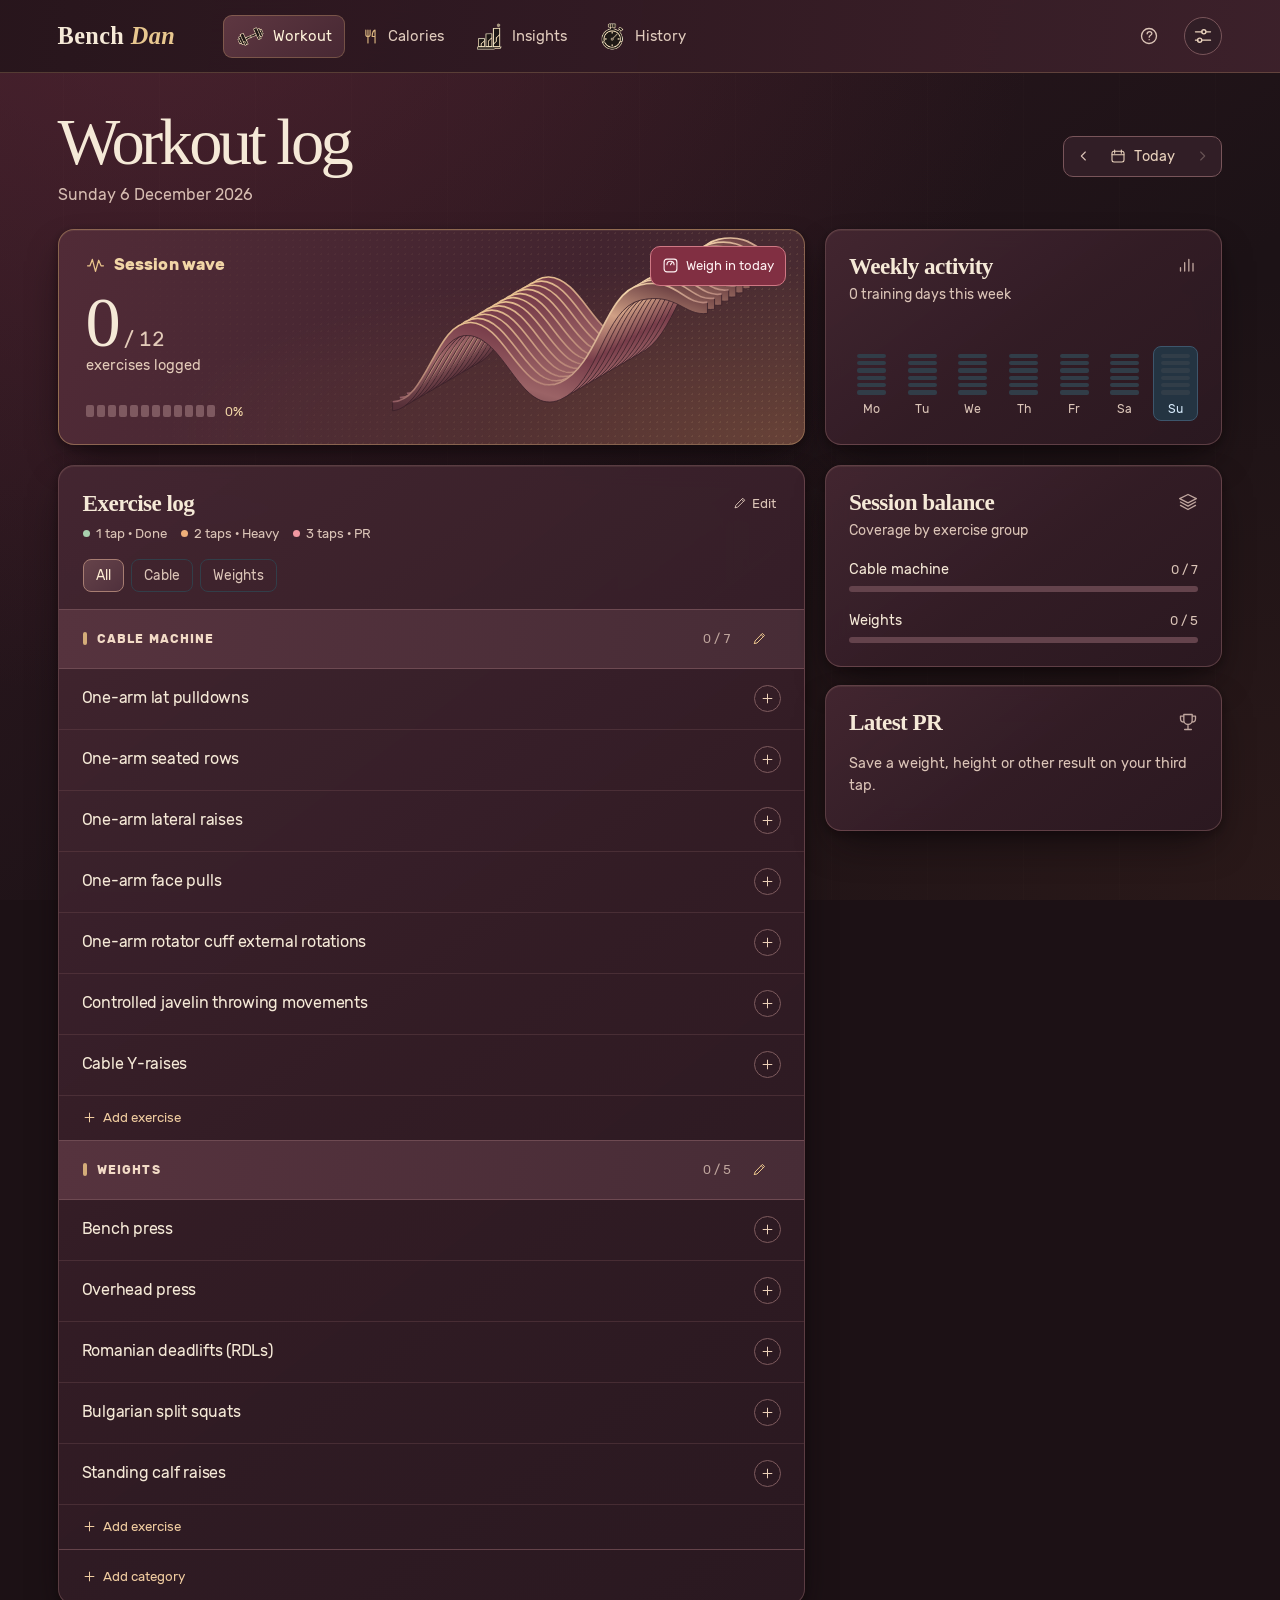
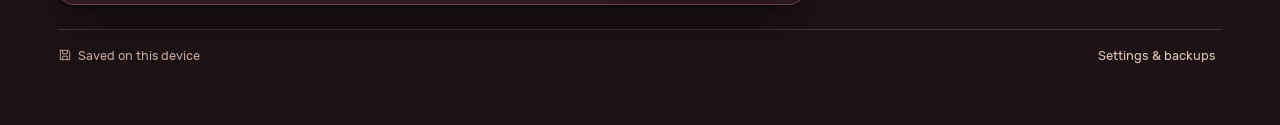
==== dan.html @ b5761350 "Give Bench Dan a burgundy theme" ====
<!doctype html>
<html lang="en-GB" data-journal="dan">
<head>
<meta charset="utf-8"><meta name="viewport" content="width=device-width,initial-scale=1,viewport-fit=cover">
<meta name="bench-marx-release" content="4.3"><meta name="description" content="Strength training, daily weigh-ins and calorie logging."><meta name="application-name" content="Bench Dan"><meta name="theme-color" content="#2b171f"><meta name="color-scheme" content="dark">
<title>Bench Dan · Workout log</title>
<link rel="icon" href="./dan-icon-192.png?v=4.3">
<link rel="apple-touch-icon" href="./dan-icon-192.png?v=4.3">
<link rel="manifest" href="./dan.webmanifest?v=4.3">
<link rel="stylesheet" href="./style.css?v=4.3"></head>
<body><a class="skip-link" href="#main">Skip to log</a><header><div class="bar"><button class="brand" data-view="workout" aria-label="Bench Dan workout log"><span>Bench <em>Dan</em></span></button>
<nav aria-label="Main navigation"><button data-view="workout" class="nav-item"><span class="nav-emblem emblem-workout" aria-hidden="true"></span>Workout</button><button data-view="calories" class="nav-item"><i data-icon="food"></i>Calories</button><button data-view="insights" class="nav-item"><span class="nav-emblem emblem-insights" aria-hidden="true"></span>Insights</button><button data-view="history" class="nav-item"><span class="nav-emblem emblem-history" aria-hidden="true"></span>History</button></nav><div class="account"><button class="round help" data-action="help" aria-label="How to use Bench Dan"><i data-icon="help"></i></button><button class="avatar" data-action="data" aria-label="Preferences and backups"><i data-icon="settings"></i></button></div></div></header>
<main id="main" tabindex="-1"></main><div id="toast" role="status" aria-live="polite"></div><dialog id="modal" aria-labelledby="dialog-title"><div id="dialog-body"></div></dialog>

<script src="./model.js?v=4.3"></script>
<script src="./art.js?v=4.3"></script>
<script src="./ui.js?v=4.3"></script>
<script src="./gymnastics.js?v=4.3"></script>
<script src="./analysis.js?v=4.3"></script>
<script src="./motion.js?v=4.3"></script>
<script src="./journal.js?v=4.3"></script>
<script src="./daily.js?v=4.3"></script>
<script src="./cloud.js?v=4.3"></script>
<script src="./food-scan.js?v=4.3"></script>
<script src="./actions.js?v=4.3"></script>
<script src="./swipe.js?v=4.3"></script>
<script>
  if ("serviceWorker" in navigator && location.protocol === "https:") {
    window.addEventListener("load", () => {
      navigator.serviceWorker.register("./sw.js",{updateViaCache:"none"}).catch(() => {});
    });
  }
</script></body></html>
---- style.css ----
:root {
  color-scheme:dark;
  --bg:#0e1215;
  --panel:#171d22;
  --panel2:#1c232a;
  --line:#2d3943;
  --soft:#222b33;
  --white:#f3f6f9;
  --muted:#a9b8c5;
  --dim:#8a9eaf;
  --purple:#a6d1f6;
  --green:#70d9aa;
  --orange:#ffa658;
  --red:#ff818f;
  --ink:#14191d;
  font-family:"Inter","SF Pro Display",-apple-system,BlinkMacSystemFont,"Segoe UI",Arial,sans-serif;
}
* {
  box-sizing:border-box;
}
body {
  margin:0;
  background:var(--bg);
  color:var(--white);
  font-size:16px;
  -webkit-font-smoothing:antialiased;
}
button,input,select,textarea {
  font:inherit;
}
button {
  cursor:pointer;
  color:inherit;
  background:none;
  border:0;
  touch-action:manipulation;
}
button:disabled {
  cursor:default;
}
a {
  color:var(--purple);
}
button:focus-visible,a:focus-visible,input:focus-visible,select:focus-visible,textarea:focus-visible {
  outline:2px solid var(--purple);
  outline-offset:3px;
}
button:disabled {
  opacity:.32;
}
svg {
  display:block;
}
.icon {
  width:20px;
  height:20px;
  flex-shrink:0;
  display:inline-block;
  vertical-align:middle;
}
i[data-icon] {
  display:inline-flex;
}
h1,h2,h3,p {
  margin:0;
}
h1,h2,h3 {
  font-weight:650;
}
h1 {
  font-size:clamp(2.4rem,4.4vw,3.7rem);
  line-height:1.02;
  letter-spacing:-.065em;
}
h2 {
  font-size:1.3rem;
  line-height:1.2;
  letter-spacing:-.035em;
}
h3 {
  font-size:1.02rem;
  letter-spacing:-.02em;
}
.muted {
  color:var(--muted);
}
.mono,.stat,.pct,.status,.tile-num,.count,.day-num {
  font-variant-numeric:tabular-nums;
}
.bar,main {
  width:min(1230px,calc(100% - clamp(40px,9vw,144px)));
  margin:auto;
}
header {
  background:#11161a;
  border-bottom:1px solid #242d34;
}
.bar {
  height:72px;
  display:flex;
  align-items:center;
  gap:48px;
}
.brand {
  display:flex;
  align-items:center;
  gap:9px;
  font-size:1.55rem;
  font-weight:750;
  letter-spacing:-.068em;
  padding:0;
}
.brand svg {
  width:33px;
  height:31px;
  color:var(--purple);
}
nav {
  display:flex;
  align-items:center;
  gap:5px;
}
.nav-item {
  display:flex;
  align-items:center;
  gap:8px;
  border-radius:9px;
  padding:10px 15px;
  font-weight:550;
  font-size:.925rem;
  color:var(--muted);
}
.nav-item .icon {
  width:17px;
  height:17px;
}
.nav-item[aria-current=page] {
  color:#d8ebfb;
  background:#222f3b;
}
.nav-item:hover,.round:hover,.ghost:hover,.date-button:hover {
  background:#232c33;
}
.account {
  margin-left:auto;
  display:flex;
  align-items:center;
  gap:16px;
}
.round,.avatar,.chev {
  width:38px;
  height:38px;
  display:grid;
  place-items:center;
  border-radius:50%;
}
.help {
  color:var(--muted);
}
.avatar {
  color:#d8ebfb;
  background:#253a4c;
  border:1px solid #3e5e7a;
  font-size:1rem;
  font-weight:650;
}
main {
  padding:36px 0 60px;
}
.page-title {
  display:flex;
  align-items:center;
  justify-content:space-between;
  gap:16px;
  margin-bottom:25px;
}
.page-title p {
  margin-top:9px;
  color:var(--muted);
  font-size:1rem;
}
.date-controls {
  display:flex;
  align-items:center;
  gap:2px;
  border:1px solid var(--line);
  padding:3px;
  border-radius:10px;
  background:#171d22;
}
.date-button {
  display:flex;
  align-items:center;
  gap:8px;
  font-size:.9rem;
  padding:8px;
  border-radius:6px;
}
.date-button .icon,.chev .icon {
  width:16px;
  height:16px;
}
.chev {
  width:33px;
  height:33px;
  border-radius:6px;
  color:var(--muted);
}
.chev:hover:enabled {
  background:var(--soft);
}
.work-grid {
  display:grid;
  grid-template-columns:minmax(0,1.88fr) minmax(285px,1fr);
  gap:20px;
  align-items:start;
}
.card {
  border:1px solid var(--line);
  border-radius:16px;
  background:var(--panel);
  min-width:0;
}
.hero {
  isolation:isolate;
  position:relative;
  overflow:hidden;
  min-height:216px;
  padding:25px 27px;
  display:flex;
  flex-direction:column;
  align-items:flex-start;
  background:radial-gradient(ellipse at 91% 20%,#204260 0%,#1c3042 38%,#19252f 75%);
  border-color:#31475a;
}
.hero:before {
  content:"";
  position:absolute;
  inset:0;
  z-index:-1;
  opacity:.19;
  background-image:radial-gradient(#81a5c4 .7px,transparent .8px);
  background-size:7px 7px;
  mask-image:linear-gradient(90deg,transparent,#000);
}
.hero-label {
  display:flex;
  gap:9px;
  align-items:center;
  font-size:1rem;
  font-weight:600;
  color:#d7eafb;
}
.hero-label .icon {
  color:var(--purple);
  width:19px;
}
.wave {
  position:absolute;
  right:-5%;
  top:-2%;
  width:67%;
  height:103%;
  z-index:-1;
  pointer-events:none;
  overflow:visible;
}
.hero .stat {
  font-size:clamp(3.6rem,5vw,4.45rem);
  font-weight:650;
  letter-spacing:-.075em;
  line-height:1.04;
  margin:16px 0 0;
}
.hero .stat small {
  font-weight:450;
  font-size:.43em;
  color:#a1bacf;
  letter-spacing:-.06em;
  margin-left:5px;
}
.hero .descriptor {
  color:#c0d1df;
  font-size:.91rem;
  margin-top:2px;
}
.meterline {
  display:flex;
  align-items:center;
  gap:10px;
  margin-top:auto;
  padding-top:17px;
}
.segs {
  display:flex;
  gap:3px;
  align-items:center;
}
.segs b {
  width:8px;
  height:12px;
  border-radius:2px;
  background:#3d5264;
  transition:background .25s,transform .25s;
}
.segs b.on {
  background:var(--purple);
  animation:seg .34s ease-out;
}
.pct {
  color:#bfd8ed;
  font-size:.8rem;
}
.weekly,.balance,.latest,.focuscard,.chartcard,.pr-card,.calendar-card {
  padding:23px;
}
.card-head {
  display:flex;
  align-items:center;
  justify-content:space-between;
  gap:10px;
}
.card-head>.icon,.head-icon {
  color:var(--dim);
}
.weekly {
  min-height:216px;
  display:flex;
  flex-direction:column;
}
.weekly h2,.balance h2,.latest h2 {
  font-size:1.2rem;
}
.subline {
  color:var(--muted);
  font-size:.875rem;
  line-height:1.5;
  margin-top:5px;
}
.weekdays {
  display:grid;
  grid-template-columns:repeat(7,1fr);
  gap:5px;
  margin-top:auto;
  padding-top:14px;
}
.weekcol {
  border:1px solid transparent;
  border-radius:8px;
  min-width:0;
  padding:7px 0 4px;
  text-align:center;
  display:grid;
  justify-items:center;
  gap:6px;
}
.weekcol[aria-current=date] {
  background:#243442;
  border-color:#3d566c;
}
.weekcol:enabled:hover {
  background:#242d35;
}
.weekcol:disabled {
  opacity:.46;
}
.stack {
  height:41px;
  display:flex;
  flex-direction:column-reverse;
  gap:3px;
  width:clamp(15px,80%,29px);
}
.stack b {
  flex:1;
  border-radius:2px;
  background:#313d48;
}
.stack b.on {
  background:var(--purple);
}
.weekcol span {
  font-size:.77rem;
  color:var(--muted);
}
.weekcol[aria-current=date] span {
  color:#d6eafb;
}
.sheet {
  overflow:hidden;
}
.sheet-top {
  padding:24px 24px 17px;
}
.sheet-title {
  display:flex;
  align-items:center;
  gap:9px;
  justify-content:space-between;
}
.count {
  font-size:.8rem;
  color:var(--dim);
  font-weight:500;
}
.legend {
  display:flex;
  flex-wrap:wrap;
  align-items:center;
  gap:7px 14px;
  margin-top:10px;
  font-size:.83rem;
  color:var(--muted);
}
.legend span {
  display:inline-flex;
  align-items:center;
  gap:6px;
}
.dot {
  width:7px;
  height:7px;
  border-radius:50%;
  display:inline-block;
  background:var(--accent);
}
.done {
  --accent:var(--green);
}
.heavy {
  --accent:var(--orange);
}
.pr {
  --accent:var(--red);
}
.neutral {
  --accent:var(--dim);
}
.filters {
  display:flex;
  gap:7px;
  flex-wrap:wrap;
  margin-top:18px;
}
.chip,.pill {
  display:inline-flex;
  align-items:center;
  justify-content:center;
  gap:6px;
  border:1px solid #323e49;
  color:var(--muted);
  border-radius:8px;
  padding:7px 12px;
  font-size:.86rem;
  line-height:1.2;
}
.chip[aria-pressed=true] {
  background:#2d3a46;
  border-color:#42637f;
  color:#d1e7fa;
}
.chip:hover,.ghost:hover {
  background:var(--soft);
}
.group-label {
  padding:11px 24px;
  display:flex;
  gap:9px;
  align-items:center;
  border-top:1px solid #2c3740;
  border-bottom:1px solid #2c3740;
  background:#1c2329;
  color:#bec9d2;
}
.group-label h3 {
  font-size:.76rem;
  letter-spacing:.095em;
  text-transform:uppercase;
}
.group-label .icon {
  width:16px;
  height:16px;
  color:var(--purple);
}
.group-label .count {
  margin-left:auto;
}
.exercise {
  position:relative;
  display:flex;
  align-items:stretch;
  border-bottom:1px solid #252f37;
}
.exercise:last-child {
  border-bottom:0;
}
.exercise>button.log {
  display:flex;
  align-items:center;
  gap:14px;
  width:100%;
  text-align:left;
  min-height:62px;
  padding:9px 23px;
  transition:background .15s;
}
.exc-text {
  min-width:0;
  line-height:1.3;
  flex:1;
}
.exname {
  font-size:.99rem;
  font-weight:525;
  letter-spacing:-.012em;
}
.detail {
  font-size:.81rem;
  color:var(--muted);
  display:block;
  margin-top:3px;
  overflow-wrap:anywhere;
}
.plus {
  border:1px solid #3b4956;
  color:#a2b2c0;
  border-radius:50%;
  height:27px;
  width:27px;
  flex:none;
  display:grid;
  place-items:center;
}
.plus .icon {
  width:15px;
  height:15px;
}
.status {
  font-size:.78rem;
  color:var(--accent);
  display:inline-flex;
  align-items:center;
  gap:4px;
}
.status .icon {
  width:14px;
  height:14px;
}
.exercise[data-level]:not([data-level="0"]) .log {
  background:color-mix(in srgb,var(--accent) 5%,transparent);
}
.edit .icon {
  width:15px;
  height:15px;
}
@media(hover:hover) {
  .exercise button.log:hover {
    background:#20282f;
  }
  .edit:hover {
    background:var(--soft);
  }
}
.side {
  display:grid;
  gap:18px;
}
.balance-line {
  margin-top:20px;
}
.balance-line .label-line,.label-line {
  display:flex;
  align-items:center;
  justify-content:space-between;
  gap:8px;
  font-size:.9rem;
}
.label-line span:last-child {
  color:var(--muted);
  font-size:.82rem;
}
.bartrack {
  height:6px;
  border-radius:4px;
  background:#2d3943;
  overflow:hidden;
  margin-top:8px;
}
.bartrack em {
  display:block;
  height:100%;
  background:var(--c,var(--purple));
  border-radius:4px;
  transition:width .38s ease;
}
.latest .empty {
  display:flex;
  gap:12px;
  align-items:center;
  margin-top:18px;
}
.iconbox {
  width:40px;
  height:40px;
  flex-shrink:0;
  border-radius:10px;
  display:grid;
  place-items:center;
  color:var(--purple);
  background:#24313c;
}
.latest p,.empty p {
  font-size:.9rem;
  line-height:1.5;
  color:var(--muted);
}
.small-link {
  display:inline-flex;
  gap:5px;
  align-items:center;
  font-size:.85rem;
  color:#c1def8;
  padding:6px 0;
}
.latest .small-link {
  margin-top:15px;
}
.separate {
  margin-top:20px;
}
.fine {
  color:var(--dim);
  font-size:.8rem;
  line-height:1.5;
}
.page-end {
  display:flex;
  align-items:center;
  justify-content:space-between;
  gap:10px;
  margin-top:24px;
  padding-top:16px;
  border-top:1px solid var(--soft);
}
.page-end button {
  font-size:.81rem;
  color:var(--muted);
}
.page-end .icon {
  height:14px;
  width:14px;
}
.inline {
  display:inline-flex;
  align-items:center;
  gap:6px;
}
@keyframes seg {
  0% {
    transform:scaleY(.7);
  }
  60% {
    transform:scaleY(1.2);
  }
}
@keyframes bump {
  0% {
    transform:scale(.84);
  }
  55% {
    transform:scale(1.12);
  }
  100% {
    transform:scale(1);
  }
}
@keyframes wash {
  0% {
    opacity:.30;
    transform:scaleX(.05);
  }
  100% {
    opacity:0;
    transform:scaleX(1);
  }
}
.pulse:after {
  position:absolute;
  pointer-events:none;
  inset:0;
  background:linear-gradient(90deg,var(--accent),transparent);
  transform-origin:left;
  content:"";
  animation:wash .6s ease-out forwards;
}
.wave [data-ridge] {
  transition:transform .45s cubic-bezier(.2,.8,.3,1),opacity .4s;
}
.wave g.ridge-pop {
  animation:bump .45s ease;
}
.two-col {
  display:grid;
  grid-template-columns:minmax(0,1fr) minmax(0,1fr);
  gap:20px;
  align-items:start;
}
.insight-grid {
  grid-template-columns:minmax(0,1.45fr) minmax(285px,1fr);
}
.metrics {
  display:grid;
  grid-template-columns:repeat(4,1fr);
  gap:14px;
  margin-bottom:20px;
}
.metric {
  padding:22px;
}
.metric div {
  display:flex;
  align-items:center;
  gap:8px;
  color:var(--muted);
  font-size:.9rem;
}
.metric .icon {
  color:var(--purple);
  width:17px;
  height:17px;
}
.metric strong {
  display:block;
  margin-top:13px;
  font-weight:625;
  font-size:2.25rem;
  letter-spacing:-.06em;
}
.periods {
  display:flex;
  align-items:center;
  padding:3px;
  border:1px solid var(--line);
  border-radius:10px;
  background:var(--panel);
}
.periods button {
  padding:9px 12px;
  border-radius:7px;
  color:var(--muted);
  font-size:.9rem;
}
.periods [aria-pressed=true] {
  background:#2a3b49;
  color:#d1e7fa;
}
.bar-chart {
  display:flex;
  justify-content:space-around;
  gap:7px;
  margin:23px 0 14px;
  min-height:140px;
}
.chart-col {
  display:flex;
  align-items:center;
  flex-direction:column;
  justify-content:flex-end;
  flex:1;
  min-width:0;
  gap:6px;
}
.chart-num,.chart-x {
  font-size:.75rem;
  color:var(--muted);
}
.chart-x {
  text-align:center;
}
.bar-area {
  height:90px;
  width:min(80%,34px);
  background:repeating-linear-gradient(to top,#232c34 0px,#232c34 1px,transparent 1px,transparent 22px);
  display:flex;
  align-items:flex-end;
  border-bottom:2px solid #41515f;
}
.barfill {
  display:flex;
  flex-direction:column-reverse;
  overflow:hidden;
  width:100%;
  border-radius:4px 4px 0 0;
}
.barfill i {
  display:block;
  background:var(--accent);
}
.gap,.history-log>div {
  display:flex;
  gap:10px;
  align-items:center;
  justify-content:space-between;
  padding:14px 0;
  border-bottom:1px solid var(--soft);
  font-size:.92rem;
}
.gap:last-of-type,.history-log>div:last-of-type {
  border-bottom:0;
}
.gap small {
  display:block;
  margin-top:4px;
  color:var(--muted);
}
.gap b {
  font-size:.82rem;
  color:#bddaf3;
  font-weight:500;
  white-space:nowrap;
}
.pair {
  display:flex;
  gap:4px;
}
.calendar {
  display:grid;
  grid-template-columns:repeat(7,1fr);
  gap:4px;
  margin-top:17px;
}
.weekday {
  text-align:center;
  padding:4px;
  color:var(--dim);
  font-size:.78rem;
}
.cal-cell {
  display:grid;
  place-content:center;
  gap:4px;
  min-height:41px;
  border:1px solid transparent;
  border-radius:8px;
  font-variant-numeric:tabular-nums;
}
.cal-cell:enabled:hover {
  background:var(--soft);
}
.cal-cell.is-today {
  color:var(--purple);
}
.cal-cell[aria-pressed=true] {
  background:#2c3d4c;
  border-color:#54799a;
  color:#d8ebfb;
}
.cal-dots {
  height:4px;
  display:flex;
  justify-content:center;
  gap:2px;
}
.cal-dots .dot {
  width:4px;
  height:4px;
}
.empty-copy {
  color:var(--muted);
  line-height:1.55;
  font-size:.94rem;
  margin:18px 0 10px;
}
.record-row {
  display:flex;
  gap:13px;
  align-items:center;
  text-align:left;
  padding:16px 0 12px;
  width:100%;
  border-bottom:1px solid var(--soft);
}
.record-row:last-child {
  border:0;
}
.record-row strong {
  font-size:.95rem;
}
.record-icon {
  color:var(--red);
  background:#242d35;
  border-radius:8px;
  width:36px;
  height:36px;
  display:grid;
  place-items:center;
  flex-shrink:0;
}
.record-row .fine {
  display:block;
  margin-top:4px;
}
.record-row:hover strong {
  color:var(--purple);
}
dialog {
  padding:0;
  background:#1c2228;
  color:var(--white);
  border:1px solid #3b4a57;
  border-radius:18px;
  width:min(420px,calc(100% - 28px));
  max-height:calc(100dvh - 32px);
  overflow:auto;
  box-shadow:0 24px 100px #0008;
}
dialog::backdrop {
  background:#05080bbb;
  backdrop-filter:blur(4px);
}
#dialog-body {
  padding:26px;
}
.dialog-head {
  display:flex;
  align-items:center;
  justify-content:space-between;
  gap:12px;
  margin-bottom:8px;
}
.dialog-head h2 {
  font-size:1.45rem;
}
.dialog-head .round {
  width:32px;
  height:32px;
  color:var(--muted);
}
.dialog-head .round .icon {
  width:18px;
  height:18px;
}
.dialog-sub {
  color:var(--muted);
  font-size:.92rem;
  line-height:1.5;
  margin-bottom:16px;
}
.dialog-sub strong {
  color:var(--white);
}
.field {
  display:flex;
  flex-direction:column;
  gap:6px;
  margin:15px 0;
  color:#d4dbe1;
  font-size:.89rem;
}
.field input,.field textarea {
  width:100%;
  padding:11px 12px;
  font-size:1rem;
  color:var(--white);
  background:#12171b;
  border:1px solid #3b4956;
  border-radius:8px;
}
.field textarea {
  resize:vertical;
  min-height:62px;
}
.field input::placeholder,.field textarea::placeholder {
  color:#7d93a6;
}
.dialog-actions {
  display:flex;
  justify-content:flex-end;
  gap:8px;
  margin-top:18px;
}
.primary,.ghost {
  border-radius:8px;
  padding:10px 15px;
  font-weight:550;
  font-size:.9rem;
  border:1px solid #3e4d5b;
}
.primary {
  background:#99caf4;
  color:#14212c;
  border-color:#99caf4;
}
.primary:hover {
  background:#b7d9f7;
}
.ghost {
  color:#d9e0e7;
  background:#242d34;
}
.wide {
  width:100%;
  margin-top:14px;
}
.choice {
  display:flex;
  gap:11px;
  align-items:center;
  width:100%;
  text-align:left;
  background:#222a31;
  border:1px solid #35424e;
  padding:12px 14px;
  border-radius:9px;
  margin-top:8px;
}
.choice:hover {
  background:#29333c;
}
.choice .icon {
  color:var(--accent,var(--purple));
  width:18px;
  height:18px;
}
.choice small {
  margin-left:auto;
  color:var(--muted);
}
.secondary-link {
  padding:8px 0;
  color:var(--muted);
  text-decoration:underline;
  text-underline-offset:3px;
  font-size:.88rem;
}
.note {
  font-size:.86rem;
  color:var(--muted);
  line-height:1.55;
  margin-top:15px;
}
.warning {
  border:1px solid #906837;
  background:#352a20;
  color:#ffcf9e;
  border-radius:10px;
  padding:12px 15px;
  margin-bottom:16px;
  font-size:.9rem;
}
#toast {
  position:fixed;
  bottom:22px;
  left:50%;
  transform:translate(-50%,8px);
  opacity:0;
  pointer-events:none;
  transition:opacity .18s,transform .18s;
  background:#2c3740;
  border:1px solid #445563;
  box-shadow:0 7px 24px #0004;
  border-radius:10px;
  font-size:.88rem;
  z-index:10;
  display:flex;
  align-items:center;
  gap:12px;
  max-width:calc(100vw - 28px);
  width:max-content;
}
#toast.visible {
  opacity:1;
  transform:translate(-50%,0);
  pointer-events:auto;
  padding:9px 13px;
}
#toast button {
  color:#b8daf8;
  padding:6px;
  font-weight:650;
}
.file-input {
  display:none;
}
.prmark {
  display:grid;
  place-items:center;
  width:44px;
  height:44px;
  background:#422a34;
  color:var(--red);
  border-radius:12px;
  margin-bottom:15px;
}
.help-row {
  display:flex;
  align-items:baseline;
  gap:11px;
  margin:15px 0;
  line-height:1.5;
  color:var(--muted);
  font-size:.94rem;
}
.help-row strong {
  color:var(--white);
}
.help-row .dot {
  flex:none;
}
@media(min-width:1450px) {
  main {
    padding-top:44px;
  }
  .hero,.weekly {
    min-height:230px;
  }
}
@media(max-width:1000px) {
  .bar,main {
    width:calc(100% - 48px);
  }
  .work-grid {
    grid-template-columns:minmax(0,1.6fr) minmax(240px,1fr);
    gap:14px;
  }
  .hero {
    padding:23px 20px;
  }
  .weekly,.balance,.latest {
    padding:20px;
  }
  .wave {
    right:-7%;
  }
  .group-label {
    padding:10px 18px;
  }
  .exercise>button.log {
    padding-left:18px;
    padding-right:18px;
  }
  .sheet-top {
    padding:20px 18px 16px;
  }
  .segs {
    gap:2px;
  }
  .segs b {
    width:7px;
  }
  .insight-grid {
    grid-template-columns:minmax(0,1.2fr) minmax(230px,1fr);
  }
}
@media(max-width:720px) {
  .bar,main {
    width:calc(100% - 32px);
  }
  .bar {
    height:57px;
    gap:15px;
  }
  .brand {
    font-size:1.4rem;
  }
  .brand svg {
    width:28px;
  }
  .account {
    gap:6px;
  }
  .avatar,.round {
    width:34px;
    height:34px;
  }
  nav {
    position:fixed;
    z-index:9;
    bottom:0;
    left:0;
    right:0;
    background:#151a1ef5;
    backdrop-filter:blur(12px);
    border-top:1px solid var(--line);
    justify-content:space-around;
    padding:5px 8px max(5px,env(safe-area-inset-bottom));
  }
  .nav-item {
    flex:1;
    justify-content:center;
    flex-direction:column;
    gap:3px;
    padding:7px 3px;
    font-size:.74rem;
  }
  .nav-item[aria-current=page] {
    background:transparent;
    color:var(--purple);
  }
  .nav-item .icon {
    width:19px;
    height:19px;
  }
  main {
    padding:23px 0 92px;
  }
  .page-title {
    margin-bottom:17px;
    gap:8px;
  }
  .page-title p {
    font-size:.88rem;
    line-height:1.4;
    margin-top:7px;
  }
  h1 {
    font-size:2.5rem;
  }
  .date-controls {
    padding:2px;
    gap:0;
  }
  .date-controls .chev {
    width:26px;
    height:30px;
  }
  .date-button {
    font-size:.81rem;
    padding:8px 4px;
    gap:4px;
  }
  .date-button .icon {
    width:13px;
  }
  .work-grid {
    grid-template-columns:1fr;
    gap:14px;
  }
  .hero,.weekly {
    min-height:0;
  }
  .hero {
    min-height:173px;
    padding:18px 19px;
  }
  .hero .stat {
    font-size:3.45rem;
    margin-top:9px;
  }
  .hero .descriptor {
    font-size:.83rem;
  }
  .hero-label {
    font-size:.9rem;
  }
  .wave {
    width:63%;
    right:-3%;
    top:2%;
    height:98%;
  }
  .meterline {
    padding-top:12px;
  }
  .segs b {
    height:9px;
    width:5px;
  }
  .work-grid .sheet {
    grid-row:2;
  }
  .weekly {
    grid-row:3;
  }
  .weekdays {
    padding-top:10px;
  }
  .stack {
    height:33px;
  }
  .sheet-top {
    padding:18px 16px 14px;
  }
  .legend {
    font-size:.79rem;
    gap:6px 11px;
  }
  .filters {
    gap:5px;
    margin-top:14px;
  }
  .chip {
    padding:7px 9px;
    font-size:.82rem;
  }
  .exercise>button.log {
    padding:9px 15px;
    gap:10px;
    min-height:58px;
  }
  .exname {
    font-size:.94rem;
  }
  .group-label {
    padding:9px 16px;
  }
  .side {
    gap:14px;
  }
  .two-col,.insight-grid {
    grid-template-columns:1fr;
    gap:14px;
  }
  .metrics {
    grid-template-columns:repeat(2,1fr);
    gap:9px;
    margin-bottom:14px;
  }
  .metric {
    padding:16px;
  }
  .metric strong {
    font-size:1.9rem;
  }
  .metric div {
    font-size:.82rem;
  }
  .page-title:has(.periods) {
    align-items:flex-start;
    flex-direction:column;
    gap:14px;
  }
  .periods button {
    padding:8px 12px;
  }
  .chartcard,.pr-card,.calendar-card,.focuscard {
    padding:19px;
  }
  .bar-chart {
    gap:3px;
  }
  .chart-x {
    font-size:.7rem;
  }
  .date-controls .chev,.date-button {
    min-height:36px;
  }
  #toast {
    bottom:calc(76px + env(safe-area-inset-bottom));
  }
  .sheet,.hero,.card {
    border-radius:13px;
  }
}
@media(max-width:375px) {
  .bar,main {
    width:calc(100% - 24px);
  }
  h1 {
    font-size:2.15rem;
  }
  .page-title p {
    font-size:.8rem;
  }
  .date-button .icon {
    display:none;
  }
  .legend {
    gap:8px;
    font-size:.73rem;
  }
  .filters .chip {
    padding:7px 8px;
  }
  .wave {
    right:-9%;
  }
  .hero {
    min-height:165px;
  }
  .exname {
    font-size:.9rem;
  }
  .status .icon {
    display:none;
  }
  .date-controls .chev {
    width:23px;
  }
  .chartcard {
    padding:15px;
  }
}
@media(prefers-reduced-motion:reduce) {
  *,*::before,*::after {
    animation-duration:0s!important;
    transition-duration:0s!important;
    scroll-behavior:auto!important;
  }
}
[hidden] {
  display:none!important;
}
.sheet-edit {
  display:inline-flex;
  align-items:center;
  gap:5px;
  color:var(--muted);
  font-size:.84rem;
  padding:6px 8px;
  margin:-3px -4px -3px 0;
  border-radius:7px;
}
.sheet-edit .icon {
  width:14px;
  height:14px;
}
.sheet-edit:hover,.sheet-edit[aria-pressed=true] {
  color:var(--purple);
  background:#263039;
}
.exercise:not([data-level="0"]) .plus {
  border-color:color-mix(in srgb,var(--accent) 50%,var(--soft));
  color:var(--accent);
  background:color-mix(in srgb,var(--accent) 10%,var(--panel));
}
.matrix-scroll {
  margin-top:16px;
  overflow-x:auto;
  overscroll-behavior-x:contain;
}
.matrix {
  width:100%;
  border-collapse:collapse;
  text-align:left;
  table-layout:fixed;
}
.matrix th,.matrix td {
  padding:5px 3px;
  border-bottom:1px solid var(--soft);
}
.matrix th {
  font-size:.9rem;
  font-weight:500;
}
.matrix thead th {
  font-size:.78rem;
  color:var(--muted);
  text-align:center;
}
.matrix thead th:first-child {
  text-align:left;
  width:44%;
}
.matrix thead small {
  display:block;
  color:var(--dim);
  margin-top:3px;
}
.matrix td {
  text-align:center;
}
.matrix .matrix-group th {
  color:var(--purple);
  padding:14px 3px 6px;
  font-size:.79rem;
  letter-spacing:.05em;
  text-transform:uppercase;
}
.cell {
  width:min(100%,46px);
  height:30px;
  border-radius:6px;
  background:color-mix(in srgb,var(--accent) 14%,var(--panel));
  color:var(--accent);
  display:inline-grid;
  place-items:center;
  padding:0;
}
.cell.neutral {
  background:#212a31;
  color:#738a9f;
}
.cell .icon {
  width:15px;
  height:15px;
}
.cell:enabled:hover {
  outline:1px solid var(--accent);
}
.cell:disabled {
  opacity:.22;
}
.cell:active {
  transform:scale(.93);
}
@media(max-width:720px) {
  .matrix-card {
    padding:16px 12px;
  }
  .matrix-scroll {
    margin:12px -3px 0;
  }
  .matrix {
    min-width:310px;
  }
  .matrix th,.matrix td {
    padding:4px 1px;
  }
  .matrix th {
    font-size:.78rem;
  }
  .matrix thead th {
    font-size:.7rem;
  }
  .matrix thead th:first-child {
    width:34%;
  }
  .matrix .cell {
    width:95%;
    height:34px;
  }
  .matrix .icon {
    width:12px;
  }
  .matrix-card h2 {
    font-size:1.05rem;
  }
  .matrix-card .legend {
    gap:7px;
  }
  .matrix-card .subline {
    font-size:.84rem;
  }
}
#toast.visible {
  pointer-events:none;
}
#toast button {
  pointer-events:auto;
}
.pr-spark {
  position:absolute;
  left:50%;
  top:0;
  pointer-events:none;
}
.pr-spark i {
  position:absolute;
  width:4px;
  height:7px;
  border-radius:2px;
  background:var(--red);
  animation:spark .65s ease-out forwards;
}
.pr-spark i:nth-child(even) {
  background:var(--purple);
}
@keyframes spark {
  0% {
    opacity:0;
    transform:translate(0,0) scale(.4);
  }
  18% {
    opacity:1;
  }
  100% {
    opacity:0;
    transform:translate(var(--dx),var(--dy)) rotate(90deg) scale(.65);
  }
}
dialog[open] {
  animation:arrive .18s ease-out;
}
@keyframes arrive {
  from {
    opacity:0;
    transform:translateY(7px) scale(.985);
  }
  to {
    opacity:1;
    transform:none;
  }
}
/* Text-first exercise rows keep the same target through every tap. */
.brand em {
  color:var(--purple);
  font-style:normal;
}
.group-label h3 {
  display:flex;
  align-items:center;
  gap:10px;
}
.group-label h3::before {
  content:"";
  width:4px;
  height:13px;
  background:var(--group-colour);
  border-radius:3px;
  flex-shrink:0;
}
.exercise[data-level="1"] .log,.exercise[data-level="2"] .log,.exercise[data-level="3"] .log {
  box-shadow:inset 3px 0 var(--accent);
}
.exercise .exname {
  font-size:1rem;
  font-weight:540;
}
.exercise .log {
  min-height:60px;
}
.exercise .status {
  font-weight:650;
}
.pulse .plus {
  animation:bump .32s ease-out;
}
.skip-link {
  position:fixed;
  inset:8px auto auto 12px;
  z-index:30;
  padding:10px 16px;
  background:var(--white);
  color:var(--ink);
  border-radius:6px;
  transform:translateY(-160%);
}
.skip-link:focus {
  transform:none;
}
#main:focus {
  outline:none;
}
.bartrack em {
  min-width:0;
}
@media(max-width:720px) {
  .page-title {
    flex-wrap:wrap;
    row-gap:12px;
  }
  .page-title h1 {
    font-size:clamp(2rem,8.6vw,2.5rem);
  }
  .page-title p {
    max-width:100%;
  }
  .date-controls .chev {
    width:36px;
    min-height:40px;
  }
  .date-button {
    min-height:40px;
    padding:6px;
  }
  .filters .chip {
    min-height:38px;
  }
  .sheet-edit {
    min-height:40px;
  }
  .exercise>button.log {
    padding:13px 16px;
    min-height:60px;
  }
  .pair .chev {
    width:40px;
    height:40px;
  }
  .record-row>span:last-child,.history-log>div>span:first-child {
    min-width:0;
    overflow-wrap:anywhere;
  }
  .field input,.field textarea {
    font-size:16px;
  }
  .matrix {
    min-width:480px;
  }
  .matrix thead th:first-child {
    width:31%;
  }
  .matrix th[scope=row],.matrix thead th:first-child {
    position:sticky;
    left:0;
    z-index:1;
    background:var(--panel);
    box-shadow:1px 0 var(--line);
    padding-right:7px;
  }
  .matrix .cell {
    width:100%;
    height:42px;
  }
  .matrix th,.matrix td {
    padding:3px 2px;
  }
}
@media(max-width:390px) {
  .page-title:has(.date-controls) {
    align-items:center;
    column-gap:6px;
  }
  .date-controls .chev {
    width:30px;
  }
  .date-button {
    font-size:.8rem;
    padding:5px;
  }
  .legend {
    gap:7px 10px;
  }
}

/* The background is shared by both journals. The paper-like contour lines
   stay outside the content and use a deliberately low contrast. */
:root {
  --panel:#192027; --panel2:#212930; --line:#2f3b45; --soft:#28323b;
  --mint:#a2ebcf; --aqua:#74d5d5; --violet:#a5d0f6;
}
body{min-height:100vh;background:#0f1419;isolation:isolate}
body::before{content:"";position:fixed;z-index:-2;inset:0;pointer-events:none;
  background:radial-gradient(ellipse at 84% -16%,#2f4c6577,transparent 63%),
  radial-gradient(ellipse at -20% 70%,#2b3f5168,transparent 59%),#0f1419}
body::after{content:"";position:fixed;inset:0;pointer-events:none;z-index:-1;
  background:repeating-radial-gradient(ellipse at -36% 145%,transparent 0 91px,#7db2e107 92px 105px,transparent 106px 154px)}
header{background:linear-gradient(100deg,#12171cfa,#18242ef7 60%,#151a1ff9);border-bottom-color:#324352}
.brand{letter-spacing:-.055em}.brand em{color:#bfddf8}
.card{background:linear-gradient(132deg,#1f282f 0%,#192027 47%,#161b20 100%);border-color:#313e49;
  box-shadow:inset 0 1px #ffffff05,0 8px 28px #040b1220}
.hero.card{background:radial-gradient(ellipse at 77% 12%,#39638866,transparent 65%),linear-gradient(122deg,#203344,#1c2e3d 52%,#20374c);border-color:#3d5264}
.hero:before{opacity:.27}.hero .stat,.metric strong{font-variant-numeric:tabular-nums}
.weekly.card{background:radial-gradient(ellipse at top right,#3c526540,transparent 70%),linear-gradient(136deg,#1f272e,#171e24)}
.group-label{background:linear-gradient(90deg,#263038,#20272e);border-color:#2f3b46}
.exercise{border-color:#2c3741}.exercise>button.log{min-height:60px}.bartrack{background:#2d3943}
.segs b{background:#516e87}.segs b.on{background:#badbf8}
.avatar{background:#222a31;color:#bdd2e4;border-color:#3b4a57}
.nav-item[aria-current=page]{background:linear-gradient(130deg,#324453,#232f3a);color:#deeefc}
button:focus-visible,summary:focus-visible,select:focus-visible{outline:2px solid #bfddf8;outline-offset:3px}
@media (max-width:720px){
  nav{background:linear-gradient(180deg,#1b2229f5,#14191efc)}
  .nav-item[aria-current=page]{background:linear-gradient(160deg,#2d415380,#202f3c55);border-radius:9px}
  .nav-item{min-height:46px}.page-title{align-items:center}.brand{font-size:1.35rem}
}
.gym-hero.card{background:radial-gradient(ellipse at 86% 12%,#38666080,transparent 69%),linear-gradient(130deg,#203833,#1c2d32 65%,#243d3c);border-color:#3f6059}
.gym-hero .hero-label,.gym-hero .pct{color:#ceefe4}.gym-hero .stat small,.gym-hero .descriptor{color:#bad2c9}


.gym-segs b{width:6px;background:#3f605a}.gym-segs b.on{background:var(--mint)}
.gym-legend{margin:0}.gym-legend .icon{width:17px;color:var(--mint)}.gym-legend span:last-child .icon{color:#beddf8}
.skill-row{display:grid;grid-template-columns:minmax(0,1fr) auto;align-items:center;gap:13px;padding:15px 22px;border-bottom:1px solid #2d3841}
.skill-title{display:flex;flex-direction:column;gap:5px}.skill-title strong{font-size:1rem;font-weight:560}.skill-count{color:var(--muted);font-size:.78rem;font-variant-numeric:tabular-nums}
.rep-strip{display:flex;gap:5px}.rep-box{width:42px;height:42px;border:1px solid #415260;background:linear-gradient(150deg,#2b353e,#20272e);border-radius:10px;color:#b3c0cb;font-size:.85rem;font-variant-numeric:tabular-nums;display:grid;place-items:center}
.rep-box.grade-1{color:#b2efd4;background:linear-gradient(140deg,#365647,#254035);border-color:#5d967c}.rep-box.grade-2{color:#dfeefc;background:linear-gradient(140deg,#3d6282,#2d4356);border-color:#759fc4}.rep-box .icon{width:22px;height:22px;stroke-width:2}
.rep-box:active{transform:scale(.94)}.optional summary{padding:18px 22px;color:#c3d4e3;cursor:pointer;font-size:.94rem;font-weight:580}.optional summary span{float:right;color:var(--dim);font-size:.8rem;font-weight:400}
.quality-big{font-size:2.7rem;font-weight:620;letter-spacing:-.065em;margin:17px 0 12px}.quality-big small{font-size:1rem;color:var(--muted);letter-spacing:normal;font-weight:450}
.quality-track{display:flex;width:100%;height:9px;border-radius:6px;background:#2e3943;overflow:hidden}.quality-track i{background:#8acfb3}.quality-track b{background:#95c8f4}
.quality-labels,.summary-foot{color:var(--muted);font-size:.85rem;margin-top:12px}.quality-labels{display:flex;justify-content:space-between}.quality-labels b{color:var(--white);font-weight:550}
.summary-foot{border-top:1px solid var(--line);padding-top:12px}.past-session{display:flex;justify-content:space-between;align-items:center;width:100%;padding:15px 0;border-bottom:1px solid var(--soft);text-align:left}.past-session small{color:var(--muted)}
.history-gym{margin-top:22px}.gym-dot{--accent:var(--mint)}
@media(max-width:1060px){.skill-row{grid-template-columns:1fr;gap:9px}.skill-title{flex-direction:row;justify-content:space-between;align-items:center}.skill-count{white-space:nowrap}}
@media(max-width:720px){.skill-row{padding:14px 16px}.rep-strip{display:grid;grid-template-columns:repeat(5,1fr);gap:7px}.rep-box{width:100%;min-height:44px}.gym-segs{gap:2px}.gym-segs b{width:4px}.gym-legend{gap:6px}.optional summary{padding:16px}.gym-sheet .sheet-title{align-items:center}}
.analysis-tabs{display:inline-flex;gap:5px;padding:4px;border:1px solid var(--line);background:#151a1f;border-radius:12px;margin:0 0 18px}
.analysis-tabs button{padding:10px 18px;border-radius:8px;font-size:.9rem;color:#b9c5cf}
.analysis-tabs button[aria-pressed=true]{background:linear-gradient(125deg,#324352,#263440);color:#dfeefc;box-shadow:inset 0 1px #ffffff11}
.analysis-extra{margin-top:20px}.fact-line,.compare-table{font-variant-numeric:tabular-nums}
.fact-line{display:flex;align-items:baseline;justify-content:space-between;gap:10px;line-height:1.4;border-bottom:1px solid var(--soft);padding:12px 0;font-size:.9rem}
.fact-line:first-of-type{margin-top:4px}.fact-line:last-child{border-bottom:0}.fact-line b{font-weight:570;text-align:right;overflow-wrap:anywhere;min-width:0}
.compare-table{width:100%;border-collapse:collapse;font-size:.87rem;margin-top:14px}
.compare-table th,.compare-table td{text-align:right;padding:9px 3px;border-bottom:1px solid var(--soft)}
.compare-table th:first-child{text-align:left}.compare-table th{font-weight:500}.compare-table thead th{font-size:.77rem;color:var(--muted)}
.mix-track{display:flex;overflow:hidden;background:#2e3a44;border-radius:6px;height:12px;margin:19px 0 5px}.mix-track i{background:var(--accent)}
.picker{display:grid;gap:6px;margin:16px 0 5px;font-size:.83rem;color:var(--muted)}
.picker select{width:100%;height:41px;padding:0 10px;background:#151a1e;color:var(--white);border-radius:8px;border:1px solid #41515f;font-size:.94rem}
.skill-trail{display:grid;gap:4px;margin-top:10px}.skill-trail button{display:flex;align-items:center;justify-content:space-between;padding:8px 0;font-size:.82rem;color:var(--muted)}
.skill-trail button span{display:flex;gap:4px}.skill-trail i{width:14px;height:8px;border-radius:2px;background:#384652}.skill-trail i.trail-1{background:var(--mint)}.skill-trail i.trail-2{background:var(--purple)}
.heat-legend{display:flex;gap:10px;flex-wrap:wrap;margin:15px 0 12px;font-size:.8rem;color:var(--muted)}.heat-legend span:before{content:"";width:9px;height:9px;display:inline-block;border-radius:3px;margin-right:5px;background:var(--heat)}
.heat-grid{display:grid;grid-template-columns:repeat(7,minmax(0,1fr));gap:4px}.heat-grid small{text-align:center;color:var(--dim);margin-bottom:4px}.heat-cell{min-height:36px;border-radius:6px;background:var(--heat,#242d34);color:#ecf1f5;font-size:.8rem}.work{--heat:#3e586e}.gym{--heat:#375c51}.mixed{--heat:linear-gradient(125deg,#3a5f80 46%,#3b685c 54%)}
.rhythm-line{display:grid;grid-template-columns:36px 1fr 24px;gap:8px;align-items:center;margin-top:12px;font-size:.85rem}.rhythm-line .bartrack{margin:0}.rhythm-line b{text-align:right;font-weight:500}.metric strong,.quality-big{font-variant-numeric:tabular-nums}
@media(max-width:720px){.analysis-tabs{display:flex}.analysis-tabs button{flex:1;padding:10px 8px}.analysis-extra{margin-top:14px}.picker select{font-size:1rem}}

.preferences{margin:8px 0 20px;border-block:1px solid var(--line)}
.preferences button{display:flex;align-items:center;justify-content:space-between;width:100%;min-height:48px;font-weight:500}
.preferences i{display:block;width:38px;height:22px;padding:3px;border-radius:15px;background:#3d4c59}
.preferences i:before{content:"";display:block;width:16px;height:16px;border-radius:50%;background:#d7e0e7;transition:transform .16s ease}
.preferences [aria-checked=true] i{background:#4c79a0}.preferences [aria-checked=true] i:before{transform:translateX(16px);background:#edf6fd}
@keyframes panel-in{from{opacity:.55;translate:0 6px}to{opacity:1;translate:0 0}}
@keyframes ridge-in{from{opacity:.22;translate:0 9px}to{opacity:1;translate:0 0}}
@keyframes meter-in{0%{opacity:.5;scale:1 .5}60%{filter:brightness(1.4)}100%{opacity:1;scale:1 1}}
@keyframes track-in{from{scale:0 1}to{scale:1 1}}
@keyframes mark-in{0%{scale:.9}62%{scale:1.07}100%{scale:1}}
@keyframes set-in{from{background-color:#7dad8540}to{background-color:transparent}}
@keyframes draw-check{from{stroke-dashoffset:42}to{stroke-dashoffset:0}}
[data-motion=on] .card-enter{animation:panel-in .31s ease-out var(--delay,0s) backwards}
[data-motion=on] .enter-step[data-ridge]{animation:ridge-in .42s ease-out calc(var(--i,var(--step,0))*18ms) backwards}
[data-motion=on] .enter-step:is(.weekcol,.chart-col,.heat-cell){animation:panel-in .25s ease-out calc(var(--step,0)*15ms) backwards}
[data-motion=on] .segs .enter-step{animation:meter-in .32s ease-out calc(var(--step,0)*16ms) backwards}
[data-motion=on] .bartrack .enter-step,[data-motion=on] .quality-track.enter-step{transform-origin:left;animation:track-in .56s ease-out}
[data-motion=on] .rep-box.stamped{animation:mark-in .26s ease-out}
[data-motion=on] .rep-box.stamped .icon path{stroke-dasharray:42;animation:draw-check .24s ease-out}
[data-motion=on] .set-complete{animation:set-in .65s ease-out}
[data-motion=off] *,[data-motion=off] *:before,[data-motion=off] *:after{scroll-behavior:auto!important;animation-duration:.001ms!important;animation-delay:0s!important;transition-duration:.001ms!important}

.skill-title strong,.fact-line>span,.gap>span{min-width:0;overflow-wrap:anywhere}
.skill-row:last-child{border-bottom:0}.rep-box{touch-action:manipulation}
.gym-bars .chart-x{line-height:1.2}.heat-legend .mixed:before{background:var(--heat)}
.heat-cell[title]:hover{outline:1px solid #9fbbd3}.sheet-title:has(.gym-legend){flex-wrap:wrap;gap:8px 14px}
@media(max-width:450px){.page-title:has(.date-controls){display:grid;grid-template-columns:1fr;gap:10px}.page-title .date-controls{justify-self:start}.date-controls .chev,.date-controls .date-button{min-height:36px}.page-title h1{line-height:1.03}.heat-cell{min-height:34px}}
@media(max-width:370px){.analysis-tabs button{font-size:.82rem}.weekcol{min-width:0}.gym-segs b{width:3px}.rep-strip{gap:5px}.legend{flex-wrap:wrap}}

/* The display stack uses native condensed type where available; Rubik travels with the journal. */
@font-face{font-family:Rubik;src:url("./rubik-regular.ttf?v=4.3") format("truetype");font-weight:400 550;font-style:normal;font-display:swap}
@font-face{font-family:Rubik;src:url("./rubik-bold.ttf?v=4.3") format("truetype");font-weight:600 900;font-style:normal;font-display:swap}
:root{
  --bg:#080f18;--panel:#102031;--panel2:#172b40;--line:#2c4359;--soft:#203447;--white:#eef6ff;--muted:#b2c3d4;--dim:#8ea5bb;
  --purple:#70c3ff;--violet:#81c8f5;--mint:#83d7ff;--aqua:#a6deff;--orange:#ffae6e;--green:#7de4b0;--red:#ff8b95;
  --display:"DIN Condensed","Avenir Next Condensed","Roboto Condensed","Arial Narrow",Rubik,sans-serif;
  font-family:Rubik,"Avenir Next",-apple-system,BlinkMacSystemFont,"Segoe UI",sans-serif
}
body{background:var(--bg)}
body:before{background:radial-gradient(ellipse at 65% -25%,#1c4f7375,transparent 63%),radial-gradient(ellipse at 110% 34%,#ce884416,transparent 42%),linear-gradient(160deg,#0b1724,#080f18 69%)}
body:after{background:repeating-linear-gradient(118deg,transparent 0 95px,#7bb7f006 95px 96px,transparent 96px 153px);opacity:.42}
header{background:linear-gradient(105deg,#08131ff5,#112536ed 73%,#1d2732ee);border-bottom:1px solid #34485a;backdrop-filter:blur(16px)}
.brand,h1,.hero .stat,.quality-big,.metric strong{font-family:var(--display);font-weight:700;font-stretch:condensed}
.brand{font-size:1.8rem;letter-spacing:.015em;text-transform:uppercase}.brand em{font-style:normal;color:#8ccdf9}
h1{font-size:clamp(2.8rem,4.75vw,4.3rem);text-transform:uppercase;letter-spacing:.008em;line-height:.99}
h2{font-family:Rubik,sans-serif;font-weight:600;letter-spacing:-.035em}h3,.hero-label{letter-spacing:.01em}
.hero .stat{font-size:clamp(3.8rem,5.5vw,5rem);letter-spacing:-.025em;line-height:.97}
.hero .stat small{letter-spacing:0;font-family:Rubik,sans-serif;font-size:.29em;font-weight:400;color:#9ebbd0}.hero .descriptor{color:#bfd2e0}
.card,.weekly.card{background:linear-gradient(135deg,#1d3446e3 0%,#142637e8 40%,#101d2bea 100%);border:1px solid #82b4d033;box-shadow:0 16px 42px -11px #01050cd9,0 4px 13px #02081063,inset 0 1px #c6e9ff0b;backdrop-filter:blur(12px)}
.hero.card,.hero.gym-hero.card{background:radial-gradient(ellipse at 99% 120%,#e9975227,transparent 49%),radial-gradient(ellipse at 81% 16%,#227fb944,transparent 60%),linear-gradient(123deg,#17374eec,#102a42ef 50%,#1b3952eb);border-color:#42719691}
.hero:before{opacity:.15}.hero-label,.gym-hero .hero-label{color:#c4e7fb}.hero .pct,.gym-hero .pct{color:#c0dff2}
.nav-emblem{display:inline-block;flex:0 0 auto;width:29px;height:29px;background:url("./emblems.webp?v=4.3") 0 50% / 400% 100% no-repeat;filter:saturate(.57) brightness(.90);opacity:.85}
.emblem-gymnastics{background-position-x:33.333333%}.emblem-insights{background-position-x:66.666667%}.emblem-history{background-position-x:100%}
.nav-item{gap:8px;padding:7px 13px;color:#b5c8d8}.nav-item[aria-current=page]{background:linear-gradient(130deg,#21445d,#172f46);box-shadow:inset 0 0 0 1px #71b4e32f;color:#eaf7ff}
.nav-item[aria-current=page] .nav-emblem{filter:saturate(.78) brightness(1.15);opacity:1}
.nav-item:hover,.round:hover,.date-button:hover{background:#1c344a}
.avatar,.date-controls,.periods,.analysis-tabs{background:#0b1927;border-color:#2c465b;color:#b9d3e7}
.periods [aria-pressed=true],.analysis-tabs button[aria-pressed=true],.chip[aria-pressed=true]{background:linear-gradient(125deg,#244761,#1b354c);color:#e3f4ff;border-color:#477695}
.group-label{background:linear-gradient(90deg,#1d3549dc,#162b3ac7);border-color:#38506680;color:#c4d6e5}
.exercise,.skill-row{border-color:#35506478}.exercise .exname,.skill-title strong{font-weight:500;letter-spacing:-.015em}
.segs b,.gym-segs b{background:#38556b}.segs b.on,.gym-segs b.on{background:#81d1ff;box-shadow:0 0 7px #6ec9ff38}
.bartrack,.quality-track,.mix-track{background:#274051}.quality-track i{background:#7fc4ef}.quality-track b{background:#f4ab72}
.gym-legend span:first-child .icon{color:#87d2fd}.gym-legend span:last-child .icon{color:#f7b077}
.rep-slot{display:flex;flex-direction:column;align-items:stretch;min-width:0}.rep-strip{align-items:flex-start}
.rep-box{background:linear-gradient(145deg,#203748,#142636);border-color:#3b556b;color:#bdceda}
.rep-box.grade-1{background:linear-gradient(135deg,#245573,#19394f);border-color:#568daf;color:#b5e6ff}
.rep-box.grade-2{background:linear-gradient(135deg,#564233,#302c29);border-color:#896446;color:#ffd1a9}
.skill-row .rep-box{min-width:44px}
.untick{font-size:.72rem;line-height:1.1;letter-spacing:.01em;font-weight:500;color:#aac0d1;text-decoration:underline;text-decoration-color:#708798;text-underline-offset:3px}
.untick:hover,.untick:focus-visible{color:#ffccaa;text-decoration-color:currentColor}
.exercise .untick{padding:8px 13px;min-width:54px;align-self:stretch;margin:3px 5px 3px 0}
.exercise:has(.untick) .log{flex:1;min-width:0;padding-right:5px}
.rep-slot .untick{min-height:30px;margin-top:2px;padding:3px 1px}
.chart-untick{margin:9px 0;min-height:35px}.chart-untick[aria-pressed=true]{color:#ffc79f}
.flight{position:absolute;right:0;top:6%;height:87%;width:58%;z-index:-1;pointer-events:none}
.flight-path{fill:none;stroke:#719aba;stroke-width:1.4;stroke-linecap:round;opacity:.70}
.flight-mark{fill:#8eafc6;stroke:#132c40;stroke-width:.8}.flight-mark.grade-1{fill:#78d4ff;stroke:#d0efff;stroke-width:1.3}
.flight-mark.grade-2{fill:#ffab69;stroke:#ffe0bd;stroke-width:1.3}
.flight-mark:not(.grade-0){filter:drop-shadow(0 0 3px #79cfff66)}.flight-mark.grade-2{filter:drop-shadow(0 0 3px #ef9c554b)}
@keyframes trace-flight{from{stroke-dashoffset:1}to{stroke-dashoffset:0}}
@keyframes flight-light{0%{opacity:.4;scale:.65}62%{scale:1.35}100%{opacity:1;scale:1}}
@keyframes nav-arrive{0%{translate:0 2px}65%{translate:0 -1px}100%{translate:0 0}}
[data-motion=on] .flight-path.enter-step{stroke-dasharray:1;animation:trace-flight .7s cubic-bezier(.2,.65,.3,1) calc(var(--lane)*45ms) backwards}
[data-motion=on] .flight-changed{transform-box:fill-box;transform-origin:center;animation:flight-light .36s ease-out}
[data-motion=on] .nav-item[aria-current=page] .nav-emblem{animation:nav-arrive .28s ease-out}
.reset-actions{margin-top:18px;border-top:1px solid var(--line);padding-top:9px}.fresh-action{color:#f6bf95}.reset-count{font-size:.88rem;color:#bcd4e5}
dialog{background:linear-gradient(140deg,#1a3041,#101e2c);border-color:#496177;box-shadow:0 24px 80px #02060bdd}
.primary{background:#9bd6fd;color:#0c2437;border-color:#91ccf3}.primary:hover{background:#b3e0ff}
.primary:active,.rep-box:active{filter:brightness(1.1)}.choice,.ghost,.field input,.field textarea,.picker select{border-color:#3b5369}
.gym-bars .barfill i:nth-child(2),.skill-trail i.trail-2{background:#f5ad75!important}.skill-trail i.trail-1{background:#82d0ff}
.heat-legend .work,.heat-cell.work{--heat:#284c70}.heat-legend .gym,.heat-cell.gym{--heat:#6a4f39}.heat-legend .mixed,.heat-cell.mixed{--heat:linear-gradient(125deg,#345f84 46%,#826344 54%)}
@media(max-width:900px) and (min-width:721px){.bar{gap:20px}.nav-item{padding:7px 9px;gap:4px}.account{gap:6px}}
@media(max-width:720px){nav{background:linear-gradient(180deg,#112536f5,#0a1724fc);border-color:#354c5f}.nav-item{padding:5px 1px 4px;gap:1px}.nav-emblem{width:25px;height:25px}.brand{font-size:1.52rem}.hero .stat{font-size:3.8rem}.rep-slot .untick{min-height:34px}.flight{width:56%;right:-1%;height:85%;top:8%}.quality-big{font-size:2.8rem}}
@media(max-width:450px){h1{font-size:2.9rem}.skill-row{gap:9px}.nav-item{font-size:.73rem}.sheet-top .legend{line-height:1.35}}
@media(max-width:375px){.hero .stat{font-size:3.55rem}.exercise .untick{min-width:48px;padding:5px}.exercise:has(.untick) .status{font-size:.69rem}.exercise:has(.untick) .log{gap:5px}.rep-strip{gap:4px}.rep-slot .untick{font-size:.69rem}}
@media(max-width:720px){header{backdrop-filter:none;-webkit-backdrop-filter:none}}

.weigh-in {
  display:inline-flex; align-items:center; gap:7px; min-height:40px; padding:6px 11px;
  border:1px solid; border-radius:10px; font-size:.82rem; white-space:nowrap;
}
.weigh-in .icon {width:17px; height:17px}
.hero .weigh-in {position:absolute; right:18px; top:16px}
.weigh-due {background:#8d2639; border-color:#e77d89; color:#fff2f3}
.weigh-due:hover {background:#a5384b}
.weighed {background:#134641; border-color:#6acfad; color:#d1ffeb}
.add-exercise {display:flex; align-items:center; gap:6px; padding:10px 23px; min-height:44px; color:#a5dcff; font-size:.83rem}
.add-exercise:hover {color:white; text-decoration:underline}
.add-exercise .icon {width:15px; height:15px}
.segs {max-width:min(43vw,290px)}
.segs b {min-width:0; flex:1 1 auto}
.weight-chart {width:100%; max-height:305px; margin:12px auto; overflow:visible}
.weight-chart line {stroke:var(--line); stroke-width:1}
.weight-chart text {fill:var(--muted); font-size:12px}
.weight-chart polyline {fill:none; stroke:#81ccff; stroke-width:2.5; stroke-linejoin:round}
.weight-chart circle {fill:#a3e0ff; stroke:#153b5a; stroke-width:1.5}
.weight-table {margin:10px 0 0}
.weight-table summary {cursor:pointer; color:#bce1ff}
.calorie-hero .primary {margin-top:18px}
.food-row {display:flex; justify-content:space-between; gap:16px; width:100%; min-height:48px; align-items:center; text-align:left; border-bottom:1px solid var(--line)}
.food-row span {min-width:0; overflow-wrap:anywhere}
.food-row strong {white-space:nowrap; color:var(--purple)}
.food-row:hover {background:#a8d8ff0b}
@media(max-width:450px) {
  .hero .weigh-in {right:12px; top:12px; gap:4px; min-height:38px; padding:5px 8px; font-size:.75rem}
  .hero .weigh-in .icon {width:14px}
}

.calorie-bar {height:5px; background:var(--soft); border-radius:3px; flex:1; overflow:hidden}
.calorie-bar i {display:block; height:100%; background:linear-gradient(90deg,#519acb,#9fdefe)}

.scan-options {display:grid; gap:8px; margin-bottom:16px}
.scan-choice {padding:9px 12px; background:#0d1d2b; border:1px solid var(--line); border-radius:10px}
.scan-choice strong {display:block; font-size:.86rem; margin-bottom:3px}
.scan-choice > div {display:flex; flex-wrap:wrap; align-items:center; gap:3px 10px}
.scan-choice button {min-height:40px; font-size:.8rem; padding:8px 10px}
.scan-file {color:#a9d9ff; text-decoration:underline; text-underline-offset:3px}
.scan-status {margin-bottom:8px; color:#b9d4ec; font-size:.81rem; line-height:1.5}
.scan-results {display:grid; gap:5px; max-height:180px; overflow:auto}
.scan-result {display:flex; justify-content:space-between; gap:12px; width:100%; text-align:left; padding:9px; min-height:40px; background:#1a3248; border-radius:7px; font-size:.82rem}
.scan-result strong {white-space:nowrap; color:#aeedcb}
.scan-text {padding:6px; font-size:.78rem; color:var(--muted)}
.scan-text pre {white-space:pre-wrap; overflow-wrap:anywhere; font-size:.75rem}

.category-edit {display:grid; min-width:40px; min-height:36px; place-items:center; color:#aacbe4; border-radius:7px}
.category-edit .icon {width:15px; height:15px}
.category-edit:hover {background:#29485f}
.group-label h3 {min-width:0; overflow-wrap:anywhere}
.add-category-line {padding:5px 0; border-top:1px solid var(--line)}
.exercise > button.log {touch-action:pan-y}
.exercise.swiping {isolation:isolate; overflow:hidden; background:#842f42}
.exercise.swiping:before {content:"Remove"; position:absolute; right:12px; top:50%; transform:translateY(-50%); color:#ffe7ed; z-index:-1; font-size:.76rem}
.exercise.swiping > * {transform:translateX(var(--swipe-x)); position:relative; background:#172c3d}

/* Bench Dan */
html[data-journal=dan] {
  --bg:#1c1115;
  --panel:#30171f;
  --panel2:#3d2029;
  --line:#64434a;
  --soft:#4c3038;
  --white:#f5e9d7;
  --muted:#dbc4b7;
  --dim:#c0a69e;
  --purple:#ebc58c;
  --mint:#a8cfab;
  --orange:#efaf7a;
  --green:#a9d0ae;
  --red:#f198a1;
  --display:"Baskerville","Iowan Old Style",Palatino,Georgia,serif;
}
[data-journal=dan] body:before {
  background:radial-gradient(ellipse at 12% -8%,#622a3a88,transparent 56%),
    radial-gradient(ellipse at 102% 100%,#5c312338,transparent 49%),
    linear-gradient(145deg,#311922,#1c1216 63%);
}
[data-journal=dan] body:after {
  background:repeating-linear-gradient(90deg,transparent 0 63px,#e8c9a308 63px 64px,transparent 64px 96px);
}
[data-journal=dan] header {
  background:linear-gradient(95deg,#27151cf7,#3d212bfa);
  border-color:#b790674f;
}
[data-journal=dan] .brand {
  font-size:1.52rem;
  text-transform:none;
  font-weight:600;
  letter-spacing:.015em;
  white-space:nowrap;
}
[data-journal=dan] .brand em {color:#e8c78f;font-style:italic;font-weight:inherit}
[data-journal=dan] h1 {
  text-transform:none;
  font-weight:400;
  font-size:clamp(2.9rem,5.2vw,4.7rem);
  letter-spacing:-.055em;
  line-height:1;
}
[data-journal=dan] h2 {font:600 1.45rem/1.14 var(--display);letter-spacing:-.025em}
[data-journal=dan] .page-title p {color:#d6bcb1}
[data-journal=dan] .nav-item {color:#e0cbbd}
[data-journal=dan] .nav-item[aria-current=page] {
  background:linear-gradient(140deg,#5e3741,#472833);
  box-shadow:inset 0 0 0 1px #c69d6959;
  color:#fff3da;
}
[data-journal=dan] .nav-emblem,
[data-journal=dan] .nav-item[aria-current=page] .nav-emblem {
  filter:grayscale(1) sepia(.72) brightness(1.18);
  opacity:.9;
}
[data-journal=dan] .nav-item i[data-icon] {color:#ddb782}
[data-journal=dan] .card {
  background:linear-gradient(143deg,#452732ed,#331d26f6 51%,#2b1921f8);
  border-color:#95696b70;
  box-shadow:inset 0 1px #f3d2a814,0 18px 40px -14px #0c080ae8,0 3px 10px #11080b63;
}
[data-journal=dan] .hero.card {
  background:radial-gradient(ellipse at 97% 95%,#a36d414f,transparent 60%),
    linear-gradient(115deg,#512b37,#42242f 65%,#4b2e33);
  border-color:#c29a6a87;
}
[data-journal=dan] .hero:before {background-image:radial-gradient(#ebc994 1px,transparent 1px);opacity:.11}
[data-journal=dan] .hero-label,[data-journal=dan] .hero .pct {color:#f1d5a6}
[data-journal=dan] .hero .stat {font-size:clamp(3.6rem,5.5vw,5rem);font-weight:400;line-height:.9}
[data-journal=dan] .hero .stat small,[data-journal=dan] .hero .descriptor {color:#e3cbb9}
[data-journal=dan] .segs b {background:#7e5960}
[data-journal=dan] .segs b.on {background:#f0c989;box-shadow:0 0 6px #e8b66c50}
[data-journal=dan] :is(.avatar,.date-controls,.periods,.analysis-tabs) {background:#311e26;border-color:#79555a;color:#ead3bd}
[data-journal=dan] :is(.date-button:hover,.round:hover,.nav-item:hover) {background:#59343e}
[data-journal=dan] :is(.periods button,.analysis-tabs button,.chip)[aria-pressed=true] {
  background:linear-gradient(140deg,#66434a,#4f303c);
  border-color:#a77d72;
  color:#ffeed4;
}
[data-journal=dan] .group-label {background:linear-gradient(100deg,#56333e,#472c36);border-color:#6e4a52;color:#f2dac6}
[data-journal=dan] .group-label h3:before {background:#d4ac79}
[data-journal=dan] :is(.category-edit,.add-exercise,.scan-file,.weight-table summary,.untick) {color:#f0cca0}
[data-journal=dan] .category-edit:hover {background:#76515b}
[data-journal=dan] :is(.exercise,.skill-row) {border-color:#704b525f}
[data-journal=dan] .exercise .log:hover {background:#69465555}
[data-journal=dan] .plus {border-color:#7e5b5e;color:#ecd0b8}
[data-journal=dan] .exercise:not([data-level="0"]) .plus {color:var(--accent)}
[data-journal=dan] .bartrack {background:#64434c}
[data-journal=dan] .bartrack em {background:linear-gradient(90deg,#ac7a5d,#e1bd84)}
[data-journal=dan] .primary {background:#e5bd84;border-color:#efcf9f;color:#2e1920}
[data-journal=dan] .primary:hover {background:#f3d4a7}
[data-journal=dan] :is(.ghost,.choice,.scan-choice,.field input,.field textarea,.picker select) {
  background:#33202a;border-color:#79565c;color:#f7e7d3;
}
[data-journal=dan] :is(.choice:hover,.ghost:hover) {background:#583744}
[data-journal=dan] dialog {background:linear-gradient(145deg,#422932,#2b1922);border-color:#a17867;box-shadow:0 26px 75px #14080de8}
[data-journal=dan] .weigh-due {background:#812f42;border-color:#cf7884}
[data-journal=dan] .weighed {background:#3f4b39;border-color:#98b28d;color:#ecf5d6}
[data-journal=dan] :is(.scan-status,.scan-text) {color:#e2caba}
[data-journal=dan] .scan-result {background:#533441;color:#f9e8d5}
[data-journal=dan] .scan-result strong {color:#e9cc9c}
[data-journal=dan] .food-row:hover {background:#edc48d10}
[data-journal=dan] .calorie-bar i {background:linear-gradient(90deg,#a26962,#dfbd85)}
[data-journal=dan] .weight-chart polyline {stroke:#edca94}
[data-journal=dan] .weight-chart circle {fill:#f6dcad;stroke:#754e4c}
[data-journal=dan] .exercise.swiping > * {background:#492936}
[data-journal=dan] .exercise.swiping {background:#7b3a49}
[data-journal=dan] .matrix :is(th[scope=row],thead th:first-child) {background-color:#39232d}
[data-journal=dan] .wave [data-ridge]>path:first-child {stroke:#3b2029}

@media(max-width:720px) {
  [data-journal=dan] nav {background:linear-gradient(180deg,#3a2330fa,#251820fc);border-color:#976e645c}
  [data-journal=dan] .brand {font-size:1.35rem}
  [data-journal=dan] .nav-item i[data-icon] {display:grid;height:25px;place-items:center}
}
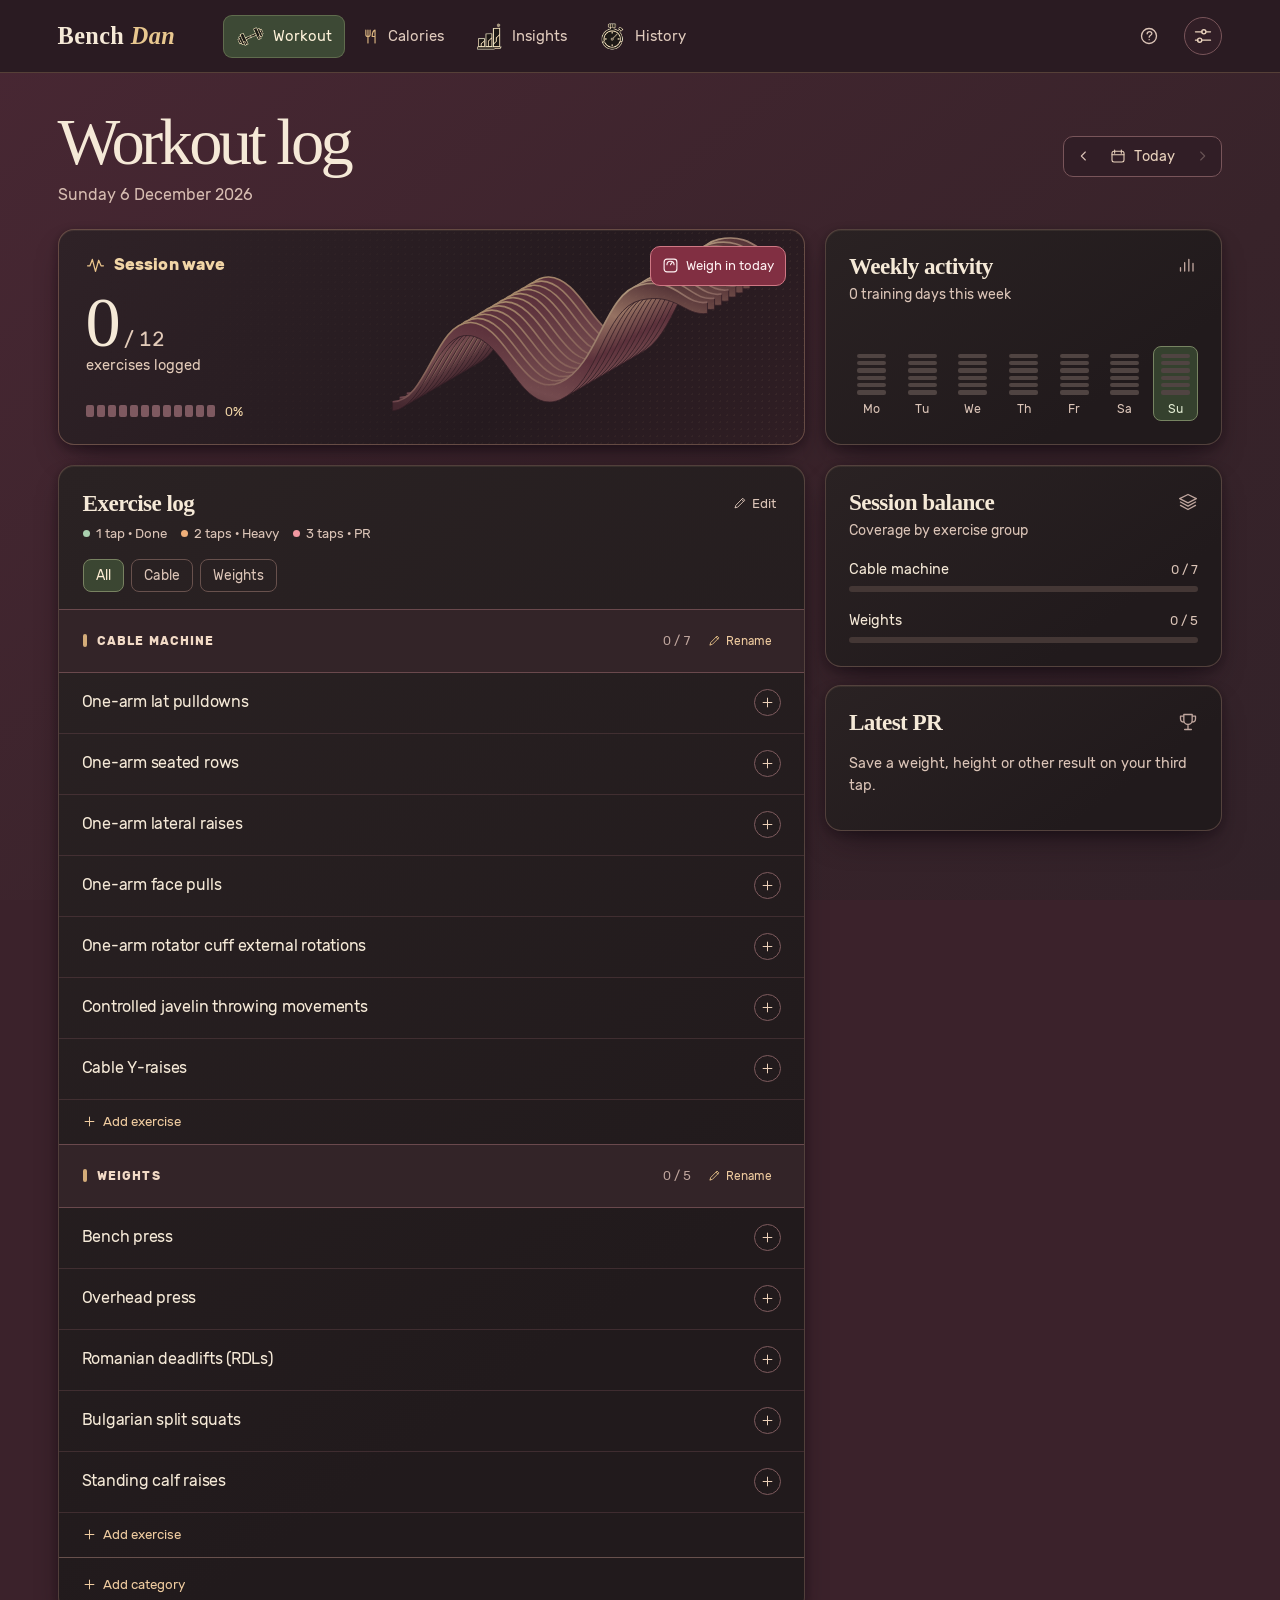
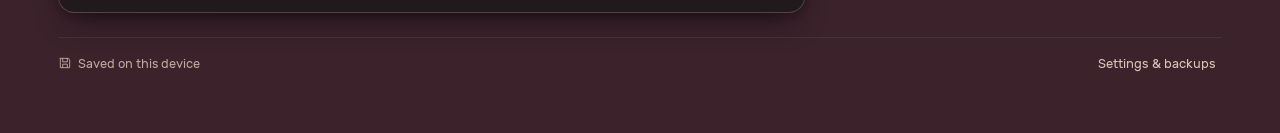
==== commit d3817722: "Improve food recognition and refine Bench Dan" ====
--- a/dan.html
+++ b/dan.html
@@ -2,28 +2,28 @@
 <html lang="en-GB" data-journal="dan">
 <head>
 <meta charset="utf-8"><meta name="viewport" content="width=device-width,initial-scale=1,viewport-fit=cover">
-<meta name="bench-marx-release" content="4.3"><meta name="description" content="Strength training, daily weigh-ins and calorie logging."><meta name="application-name" content="Bench Dan"><meta name="theme-color" content="#2b171f"><meta name="color-scheme" content="dark">
+<meta name="bench-marx-release" content="4.4"><meta name="description" content="Strength training, daily weigh-ins and calorie logging."><meta name="application-name" content="Bench Dan"><meta name="theme-color" content="#2a1b22"><meta name="color-scheme" content="dark">
 <title>Bench Dan · Workout log</title>
-<link rel="icon" href="./dan-icon-192.png?v=4.3">
-<link rel="apple-touch-icon" href="./dan-icon-192.png?v=4.3">
-<link rel="manifest" href="./dan.webmanifest?v=4.3">
-<link rel="stylesheet" href="./style.css?v=4.3"></head>
+<link rel="icon" href="./dan-icon-192.png?v=4.4">
+<link rel="apple-touch-icon" href="./dan-icon-192.png?v=4.4">
+<link rel="manifest" href="./dan.webmanifest?v=4.4">
+<link rel="stylesheet" href="./style.css?v=4.4"></head>
 <body><a class="skip-link" href="#main">Skip to log</a><header><div class="bar"><button class="brand" data-view="workout" aria-label="Bench Dan workout log"><span>Bench <em>Dan</em></span></button>
 <nav aria-label="Main navigation"><button data-view="workout" class="nav-item"><span class="nav-emblem emblem-workout" aria-hidden="true"></span>Workout</button><button data-view="calories" class="nav-item"><i data-icon="food"></i>Calories</button><button data-view="insights" class="nav-item"><span class="nav-emblem emblem-insights" aria-hidden="true"></span>Insights</button><button data-view="history" class="nav-item"><span class="nav-emblem emblem-history" aria-hidden="true"></span>History</button></nav><div class="account"><button class="round help" data-action="help" aria-label="How to use Bench Dan"><i data-icon="help"></i></button><button class="avatar" data-action="data" aria-label="Preferences and backups"><i data-icon="settings"></i></button></div></div></header>
 <main id="main" tabindex="-1"></main><div id="toast" role="status" aria-live="polite"></div><dialog id="modal" aria-labelledby="dialog-title"><div id="dialog-body"></div></dialog>
 
-<script src="./model.js?v=4.3"></script>
-<script src="./art.js?v=4.3"></script>
-<script src="./ui.js?v=4.3"></script>
-<script src="./gymnastics.js?v=4.3"></script>
-<script src="./analysis.js?v=4.3"></script>
-<script src="./motion.js?v=4.3"></script>
-<script src="./journal.js?v=4.3"></script>
-<script src="./daily.js?v=4.3"></script>
-<script src="./cloud.js?v=4.3"></script>
-<script src="./food-scan.js?v=4.3"></script>
-<script src="./actions.js?v=4.3"></script>
-<script src="./swipe.js?v=4.3"></script>
+<script src="./model.js?v=4.4"></script>
+<script src="./art.js?v=4.4"></script>
+<script src="./ui.js?v=4.4"></script>
+<script src="./gymnastics.js?v=4.4"></script>
+<script src="./analysis.js?v=4.4"></script>
+<script src="./motion.js?v=4.4"></script>
+<script src="./journal.js?v=4.4"></script>
+<script src="./daily.js?v=4.4"></script>
+<script src="./cloud.js?v=4.4"></script>
+<script src="./food-scan.js?v=4.4"></script>
+<script src="./actions.js?v=4.4"></script>
+<script src="./swipe.js?v=4.4"></script>
 <script>
   if ("serviceWorker" in navigator && location.protocol === "https:") {
     window.addEventListener("load", () => {
--- a/style.css
+++ b/style.css
@@ -1811,8 +1811,8 @@
 @media(max-width:370px){.analysis-tabs button{font-size:.82rem}.weekcol{min-width:0}.gym-segs b{width:3px}.rep-strip{gap:5px}.legend{flex-wrap:wrap}}
 
 /* The display stack uses native condensed type where available; Rubik travels with the journal. */
-@font-face{font-family:Rubik;src:url("./rubik-regular.ttf?v=4.3") format("truetype");font-weight:400 550;font-style:normal;font-display:swap}
-@font-face{font-family:Rubik;src:url("./rubik-bold.ttf?v=4.3") format("truetype");font-weight:600 900;font-style:normal;font-display:swap}
+@font-face{font-family:Rubik;src:url("./rubik-regular.ttf?v=4.4") format("truetype");font-weight:400 550;font-style:normal;font-display:swap}
+@font-face{font-family:Rubik;src:url("./rubik-bold.ttf?v=4.4") format("truetype");font-weight:600 900;font-style:normal;font-display:swap}
 :root{
   --bg:#080f18;--panel:#102031;--panel2:#172b40;--line:#2c4359;--soft:#203447;--white:#eef6ff;--muted:#b2c3d4;--dim:#8ea5bb;
   --purple:#70c3ff;--violet:#81c8f5;--mint:#83d7ff;--aqua:#a6deff;--orange:#ffae6e;--green:#7de4b0;--red:#ff8b95;
@@ -1832,7 +1832,7 @@
 .card,.weekly.card{background:linear-gradient(135deg,#1d3446e3 0%,#142637e8 40%,#101d2bea 100%);border:1px solid #82b4d033;box-shadow:0 16px 42px -11px #01050cd9,0 4px 13px #02081063,inset 0 1px #c6e9ff0b;backdrop-filter:blur(12px)}
 .hero.card,.hero.gym-hero.card{background:radial-gradient(ellipse at 99% 120%,#e9975227,transparent 49%),radial-gradient(ellipse at 81% 16%,#227fb944,transparent 60%),linear-gradient(123deg,#17374eec,#102a42ef 50%,#1b3952eb);border-color:#42719691}
 .hero:before{opacity:.15}.hero-label,.gym-hero .hero-label{color:#c4e7fb}.hero .pct,.gym-hero .pct{color:#c0dff2}
-.nav-emblem{display:inline-block;flex:0 0 auto;width:29px;height:29px;background:url("./emblems.webp?v=4.3") 0 50% / 400% 100% no-repeat;filter:saturate(.57) brightness(.90);opacity:.85}
+.nav-emblem{display:inline-block;flex:0 0 auto;width:29px;height:29px;background:url("./emblems.webp?v=4.4") 0 50% / 400% 100% no-repeat;filter:saturate(.57) brightness(.90);opacity:.85}
 .emblem-gymnastics{background-position-x:33.333333%}.emblem-insights{background-position-x:66.666667%}.emblem-history{background-position-x:100%}
 .nav-item{gap:8px;padding:7px 13px;color:#b5c8d8}.nav-item[aria-current=page]{background:linear-gradient(130deg,#21445d,#172f46);box-shadow:inset 0 0 0 1px #71b4e32f;color:#eaf7ff}
 .nav-item[aria-current=page] .nav-emblem{filter:saturate(.78) brightness(1.15);opacity:1}
@@ -1937,31 +1937,29 @@
 
 /* Bench Dan */
 html[data-journal=dan] {
-  --bg:#1c1115;
-  --panel:#30171f;
-  --panel2:#3d2029;
-  --line:#64434a;
-  --soft:#4c3038;
+  --bg:#3b222b;
+  --panel:#211a1b;
+  --panel2:#2b2423;
+  --line:#68514d;
+  --soft:#443535;
   --white:#f5e9d7;
   --muted:#dbc4b7;
   --dim:#c0a69e;
   --purple:#ebc58c;
-  --mint:#a8cfab;
+  --mint:#bbcb9b;
   --orange:#efaf7a;
   --green:#a9d0ae;
   --red:#f198a1;
   --display:"Baskerville","Iowan Old Style",Palatino,Georgia,serif;
 }
 [data-journal=dan] body:before {
-  background:radial-gradient(ellipse at 12% -8%,#622a3a88,transparent 56%),
-    radial-gradient(ellipse at 102% 100%,#5c312338,transparent 49%),
-    linear-gradient(145deg,#311922,#1c1216 63%);
+  background:linear-gradient(140deg,#482733,#38232a 65%,#322229);
 }
 [data-journal=dan] body:after {
-  background:repeating-linear-gradient(90deg,transparent 0 63px,#e8c9a308 63px 64px,transparent 64px 96px);
+  background:none;
 }
 [data-journal=dan] header {
-  background:linear-gradient(95deg,#27151cf7,#3d212bfa);
+  background:#2a1b22;
   border-color:#b790674f;
 }
 [data-journal=dan] .brand {
@@ -1983,8 +1981,8 @@
 [data-journal=dan] .page-title p {color:#d6bcb1}
 [data-journal=dan] .nav-item {color:#e0cbbd}
 [data-journal=dan] .nav-item[aria-current=page] {
-  background:linear-gradient(140deg,#5e3741,#472833);
-  box-shadow:inset 0 0 0 1px #c69d6959;
+  background:#3d4935;
+  box-shadow:inset 0 0 0 1px #aebc854f;
   color:#fff3da;
 }
 [data-journal=dan] .nav-emblem,
@@ -1994,16 +1992,15 @@
 }
 [data-journal=dan] .nav-item i[data-icon] {color:#ddb782}
 [data-journal=dan] .card {
-  background:linear-gradient(143deg,#452732ed,#331d26f6 51%,#2b1921f8);
-  border-color:#95696b70;
-  box-shadow:inset 0 1px #f3d2a814,0 18px 40px -14px #0c080ae8,0 3px 10px #11080b63;
+  background:linear-gradient(145deg,#2a2223,#211a1c 74%);
+  border-color:#a381705e;
+  box-shadow:inset 0 1px #f3d2a814,0 16px 32px -14px #130b11db,0 3px 10px #180f1569;
 }
 [data-journal=dan] .hero.card {
-  background:radial-gradient(ellipse at 97% 95%,#a36d414f,transparent 60%),
-    linear-gradient(115deg,#512b37,#42242f 65%,#4b2e33);
-  border-color:#c29a6a87;
-}
-[data-journal=dan] .hero:before {background-image:radial-gradient(#ebc994 1px,transparent 1px);opacity:.11}
+  background:linear-gradient(133deg,#2f2227,#251a1f 64%,#301e24);
+  border-color:#ab806b78;
+}
+[data-journal=dan] .hero:before {background-image:radial-gradient(#ebc994 1px,transparent 1px);opacity:.055}
 [data-journal=dan] .hero-label,[data-journal=dan] .hero .pct {color:#f1d5a6}
 [data-journal=dan] .hero .stat {font-size:clamp(3.6rem,5.5vw,5rem);font-weight:400;line-height:.9}
 [data-journal=dan] .hero .stat small,[data-journal=dan] .hero .descriptor {color:#e3cbb9}
@@ -2012,34 +2009,34 @@
 [data-journal=dan] :is(.avatar,.date-controls,.periods,.analysis-tabs) {background:#311e26;border-color:#79555a;color:#ead3bd}
 [data-journal=dan] :is(.date-button:hover,.round:hover,.nav-item:hover) {background:#59343e}
 [data-journal=dan] :is(.periods button,.analysis-tabs button,.chip)[aria-pressed=true] {
-  background:linear-gradient(140deg,#66434a,#4f303c);
-  border-color:#a77d72;
+  background:#3b4632;
+  border-color:#788261;
   color:#ffeed4;
 }
-[data-journal=dan] .group-label {background:linear-gradient(100deg,#56333e,#472c36);border-color:#6e4a52;color:#f2dac6}
+[data-journal=dan] .group-label {background:#332428;border-color:#6a494d;color:#f2dac6}
 [data-journal=dan] .group-label h3:before {background:#d4ac79}
 [data-journal=dan] :is(.category-edit,.add-exercise,.scan-file,.weight-table summary,.untick) {color:#f0cca0}
 [data-journal=dan] .category-edit:hover {background:#76515b}
 [data-journal=dan] :is(.exercise,.skill-row) {border-color:#704b525f}
-[data-journal=dan] .exercise .log:hover {background:#69465555}
+[data-journal=dan] .exercise .log:hover {background:#4a363a99}
 [data-journal=dan] .plus {border-color:#7e5b5e;color:#ecd0b8}
 [data-journal=dan] .exercise:not([data-level="0"]) .plus {color:var(--accent)}
-[data-journal=dan] .bartrack {background:#64434c}
-[data-journal=dan] .bartrack em {background:linear-gradient(90deg,#ac7a5d,#e1bd84)}
-[data-journal=dan] .primary {background:#e5bd84;border-color:#efcf9f;color:#2e1920}
-[data-journal=dan] .primary:hover {background:#f3d4a7}
+[data-journal=dan] .bartrack {background:#443735}
+[data-journal=dan] .bartrack em {background:#9bab7d}
+[data-journal=dan] .primary {background:#bdc89d;border-color:#c7d1ad;color:#232a1c}
+[data-journal=dan] .primary:hover {background:#d0d9b5}
 [data-journal=dan] :is(.ghost,.choice,.scan-choice,.field input,.field textarea,.picker select) {
   background:#33202a;border-color:#79565c;color:#f7e7d3;
 }
 [data-journal=dan] :is(.choice:hover,.ghost:hover) {background:#583744}
-[data-journal=dan] dialog {background:linear-gradient(145deg,#422932,#2b1922);border-color:#a17867;box-shadow:0 26px 75px #14080de8}
+[data-journal=dan] dialog {background:linear-gradient(145deg,#2b2325,#211a1e);border-color:#a17867;box-shadow:0 26px 75px #14080de8}
 [data-journal=dan] .weigh-due {background:#812f42;border-color:#cf7884}
 [data-journal=dan] .weighed {background:#3f4b39;border-color:#98b28d;color:#ecf5d6}
 [data-journal=dan] :is(.scan-status,.scan-text) {color:#e2caba}
-[data-journal=dan] .scan-result {background:#533441;color:#f9e8d5}
+[data-journal=dan] .scan-result {background:#393329;color:#f9e8d5}
 [data-journal=dan] .scan-result strong {color:#e9cc9c}
 [data-journal=dan] .food-row:hover {background:#edc48d10}
-[data-journal=dan] .calorie-bar i {background:linear-gradient(90deg,#a26962,#dfbd85)}
+[data-journal=dan] .calorie-bar i {background:#9bab7d}
 [data-journal=dan] .weight-chart polyline {stroke:#edca94}
 [data-journal=dan] .weight-chart circle {fill:#f6dcad;stroke:#754e4c}
 [data-journal=dan] .exercise.swiping > * {background:#492936}
@@ -2048,7 +2045,33 @@
 [data-journal=dan] .wave [data-ridge]>path:first-child {stroke:#3b2029}
 
 @media(max-width:720px) {
-  [data-journal=dan] nav {background:linear-gradient(180deg,#3a2330fa,#251820fc);border-color:#976e645c}
+  [data-journal=dan] nav {background:#2a1b22fc;border-color:#976e645c}
   [data-journal=dan] .brand {font-size:1.35rem}
   [data-journal=dan] .nav-item i[data-icon] {display:grid;height:25px;place-items:center}
 }
+
+/* Show the category action alongside its name, including on touchscreens. */
+.category-edit {display:inline-flex;align-items:center;justify-content:center;gap:5px;padding:5px 8px;font-size:.74rem;min-height:40px;white-space:nowrap}
+.category-edit .icon {width:13px;height:13px}
+.dish-scan {margin:8px 0 0;padding:7px 0}
+.scan-portion {font-size:.79rem;margin:-5px 0 6px;text-align:left}
+
+/* Warm neutrals and olive give Dan a second colour across interactive states. */
+[data-journal=dan] .wave {opacity:.66}
+[data-journal=dan] :is(.weekcol[aria-current=date],.cal-cell[aria-pressed=true]) {background:#35412e;border-color:#778462;color:#f5ead8}
+[data-journal=dan] .weekcol[aria-current=date] span {color:#e1ebd2}
+[data-journal=dan] .weekcol:enabled:hover {background:#403833}
+[data-journal=dan] .stack b {background:#504442}
+[data-journal=dan] .stack b.on {background:#a8b486}
+[data-journal=dan] :is(.chip,.pill,.sheet-edit,.matrix-scroll) {border-color:var(--line)}
+[data-journal=dan] :is(.analysis-tabs button,.field,.small-link,.reset-count,.gap b) {color:var(--muted)}
+[data-journal=dan] :is(.sheet-edit:hover,.sheet-edit[aria-pressed=true]) {background:#403334;color:#f4e2cf}
+[data-journal=dan] :is(.record-icon,.mix-track,.bar-area,.preferences i,.cell.neutral) {background:#3a2e2f}
+[data-journal=dan] .bar-area {border-color:#6e514a}
+[data-journal=dan] .preferences [aria-checked=true] i {background:#6e8058}
+[data-journal=dan] .preferences i:before {background:#e9ddc8}
+[data-journal=dan] .cell.neutral {color:#b5a08f}
+[data-journal=dan] .untick {text-decoration-color:#8d766b}
+[data-journal=dan] :is(button,summary,input,select,textarea):focus-visible {outline-color:#c9d5ab}
+[data-journal=dan] #toast {background:#302527;border-color:#887066}
+[data-journal=dan] .scan-portion {color:#dfe9c9;border-color:#7d8f68}
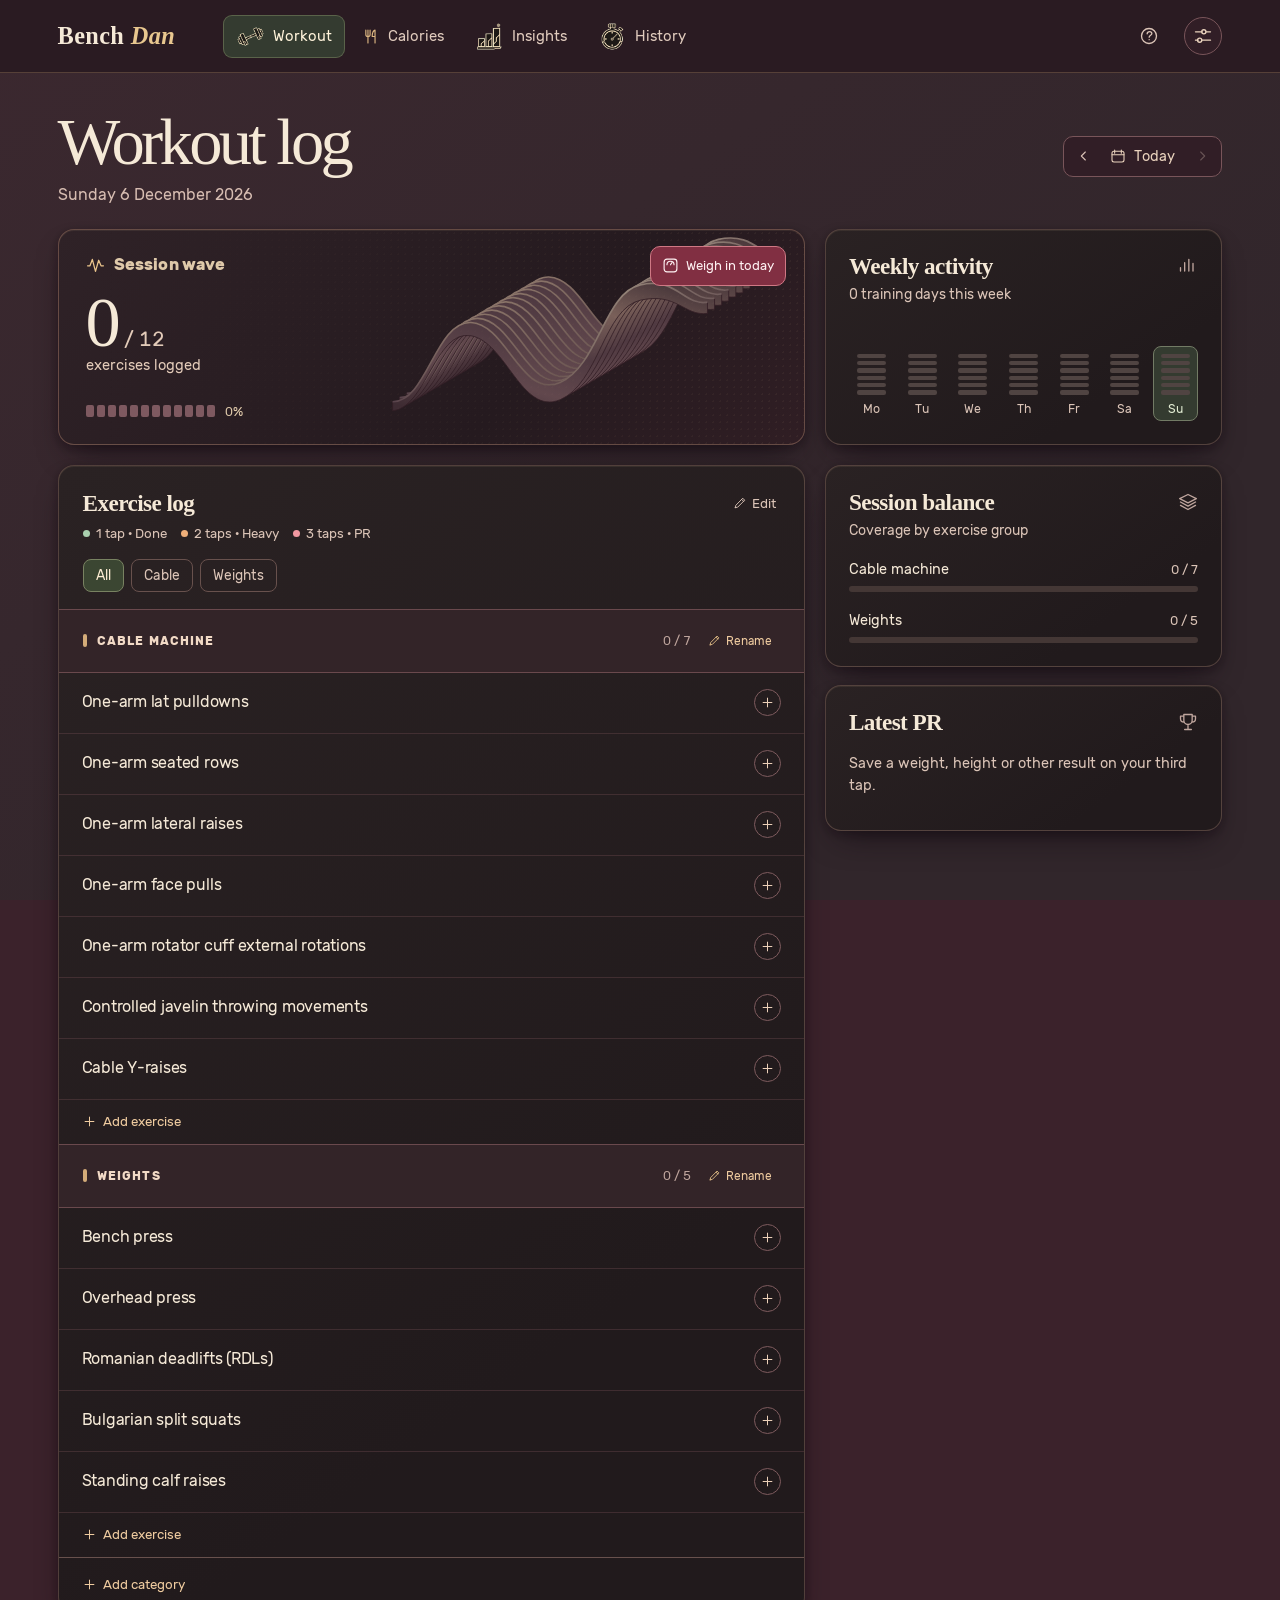
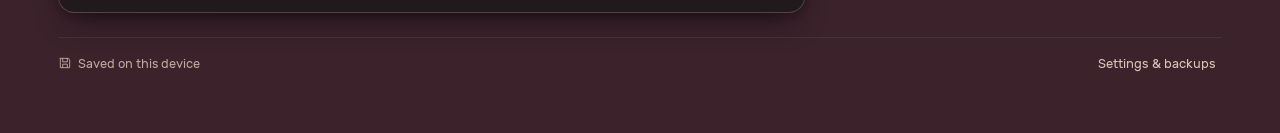
==== commit cc41cb7a: "Add training reminders and a seven-day Insights default" ====
--- a/dan.html
+++ b/dan.html
@@ -2,28 +2,29 @@
 <html lang="en-GB" data-journal="dan">
 <head>
 <meta charset="utf-8"><meta name="viewport" content="width=device-width,initial-scale=1,viewport-fit=cover">
-<meta name="bench-marx-release" content="4.4"><meta name="description" content="Strength training, daily weigh-ins and calorie logging."><meta name="application-name" content="Bench Dan"><meta name="theme-color" content="#2a1b22"><meta name="color-scheme" content="dark">
+<meta name="bench-marx-release" content="4.6"><meta name="description" content="Strength training, daily weigh-ins and calorie logging."><meta name="application-name" content="Bench Dan"><meta name="theme-color" content="#2a1b22"><meta name="color-scheme" content="dark">
 <title>Bench Dan · Workout log</title>
-<link rel="icon" href="./dan-icon-192.png?v=4.4">
-<link rel="apple-touch-icon" href="./dan-icon-192.png?v=4.4">
-<link rel="manifest" href="./dan.webmanifest?v=4.4">
-<link rel="stylesheet" href="./style.css?v=4.4"></head>
+<link rel="icon" href="./dan-icon-192.png?v=4.6">
+<link rel="apple-touch-icon" href="./dan-icon-192.png?v=4.6">
+<link rel="manifest" href="./dan.webmanifest?v=4.6">
+<link rel="stylesheet" href="./style.css?v=4.6"></head>
 <body><a class="skip-link" href="#main">Skip to log</a><header><div class="bar"><button class="brand" data-view="workout" aria-label="Bench Dan workout log"><span>Bench <em>Dan</em></span></button>
 <nav aria-label="Main navigation"><button data-view="workout" class="nav-item"><span class="nav-emblem emblem-workout" aria-hidden="true"></span>Workout</button><button data-view="calories" class="nav-item"><i data-icon="food"></i>Calories</button><button data-view="insights" class="nav-item"><span class="nav-emblem emblem-insights" aria-hidden="true"></span>Insights</button><button data-view="history" class="nav-item"><span class="nav-emblem emblem-history" aria-hidden="true"></span>History</button></nav><div class="account"><button class="round help" data-action="help" aria-label="How to use Bench Dan"><i data-icon="help"></i></button><button class="avatar" data-action="data" aria-label="Preferences and backups"><i data-icon="settings"></i></button></div></div></header>
 <main id="main" tabindex="-1"></main><div id="toast" role="status" aria-live="polite"></div><dialog id="modal" aria-labelledby="dialog-title"><div id="dialog-body"></div></dialog>
 
-<script src="./model.js?v=4.4"></script>
-<script src="./art.js?v=4.4"></script>
-<script src="./ui.js?v=4.4"></script>
-<script src="./gymnastics.js?v=4.4"></script>
-<script src="./analysis.js?v=4.4"></script>
-<script src="./motion.js?v=4.4"></script>
-<script src="./journal.js?v=4.4"></script>
-<script src="./daily.js?v=4.4"></script>
-<script src="./cloud.js?v=4.4"></script>
-<script src="./food-scan.js?v=4.4"></script>
-<script src="./actions.js?v=4.4"></script>
-<script src="./swipe.js?v=4.4"></script>
+<script src="./model.js?v=4.6"></script>
+<script src="./art.js?v=4.6"></script>
+<script src="./ui.js?v=4.6"></script>
+<script src="./gymnastics.js?v=4.6"></script>
+<script src="./analysis.js?v=4.6"></script>
+<script src="./motion.js?v=4.6"></script>
+<script src="./journal.js?v=4.6"></script>
+<script src="./daily.js?v=4.6"></script>
+<script src="./cloud.js?v=4.6"></script>
+<script src="./food-scan.js?v=4.6"></script>
+<script src="./reminders.js?v=4.6"></script>
+<script src="./actions.js?v=4.6"></script>
+<script src="./swipe.js?v=4.6"></script>
 <script>
   if ("serviceWorker" in navigator && location.protocol === "https:") {
     window.addEventListener("load", () => {
--- a/style.css
+++ b/style.css
@@ -1811,8 +1811,8 @@
 @media(max-width:370px){.analysis-tabs button{font-size:.82rem}.weekcol{min-width:0}.gym-segs b{width:3px}.rep-strip{gap:5px}.legend{flex-wrap:wrap}}
 
 /* The display stack uses native condensed type where available; Rubik travels with the journal. */
-@font-face{font-family:Rubik;src:url("./rubik-regular.ttf?v=4.4") format("truetype");font-weight:400 550;font-style:normal;font-display:swap}
-@font-face{font-family:Rubik;src:url("./rubik-bold.ttf?v=4.4") format("truetype");font-weight:600 900;font-style:normal;font-display:swap}
+@font-face{font-family:Rubik;src:url("./rubik-regular.ttf?v=4.6") format("truetype");font-weight:400 550;font-style:normal;font-display:swap}
+@font-face{font-family:Rubik;src:url("./rubik-bold.ttf?v=4.6") format("truetype");font-weight:600 900;font-style:normal;font-display:swap}
 :root{
   --bg:#080f18;--panel:#102031;--panel2:#172b40;--line:#2c4359;--soft:#203447;--white:#eef6ff;--muted:#b2c3d4;--dim:#8ea5bb;
   --purple:#70c3ff;--violet:#81c8f5;--mint:#83d7ff;--aqua:#a6deff;--orange:#ffae6e;--green:#7de4b0;--red:#ff8b95;
@@ -1832,7 +1832,7 @@
 .card,.weekly.card{background:linear-gradient(135deg,#1d3446e3 0%,#142637e8 40%,#101d2bea 100%);border:1px solid #82b4d033;box-shadow:0 16px 42px -11px #01050cd9,0 4px 13px #02081063,inset 0 1px #c6e9ff0b;backdrop-filter:blur(12px)}
 .hero.card,.hero.gym-hero.card{background:radial-gradient(ellipse at 99% 120%,#e9975227,transparent 49%),radial-gradient(ellipse at 81% 16%,#227fb944,transparent 60%),linear-gradient(123deg,#17374eec,#102a42ef 50%,#1b3952eb);border-color:#42719691}
 .hero:before{opacity:.15}.hero-label,.gym-hero .hero-label{color:#c4e7fb}.hero .pct,.gym-hero .pct{color:#c0dff2}
-.nav-emblem{display:inline-block;flex:0 0 auto;width:29px;height:29px;background:url("./emblems.webp?v=4.4") 0 50% / 400% 100% no-repeat;filter:saturate(.57) brightness(.90);opacity:.85}
+.nav-emblem{display:inline-block;flex:0 0 auto;width:29px;height:29px;background:url("./emblems.webp?v=4.6") 0 50% / 400% 100% no-repeat;filter:saturate(.57) brightness(.90);opacity:.85}
 .emblem-gymnastics{background-position-x:33.333333%}.emblem-insights{background-position-x:66.666667%}.emblem-history{background-position-x:100%}
 .nav-item{gap:8px;padding:7px 13px;color:#b5c8d8}.nav-item[aria-current=page]{background:linear-gradient(130deg,#21445d,#172f46);box-shadow:inset 0 0 0 1px #71b4e32f;color:#eaf7ff}
 .nav-item[aria-current=page] .nav-emblem{filter:saturate(.78) brightness(1.15);opacity:1}
@@ -2075,3 +2075,52 @@
 [data-journal=dan] :is(button,summary,input,select,textarea):focus-visible {outline-color:#c9d5ab}
 [data-journal=dan] #toast {background:#302527;border-color:#887066}
 [data-journal=dan] .scan-portion {color:#dfe9c9;border-color:#7d8f68}
+
+/* Keep the established layouts and give status colours the strongest accents. */
+:root {
+  --purple:#9cb5c7;
+  --green:#a3c5ad;
+  --orange:#dbb189;
+  --red:#d9a0a5;
+  --notice-due:#d3b68c;
+  --notice-heavy:#aebdca;
+  --notice-pause:#e5aeb1;
+}
+html:not([data-journal=dan]) body:before {
+  background:radial-gradient(ellipse at 65% -20%,#30414e72,transparent 64%),linear-gradient(150deg,#151e27,#10171e 70%);
+}
+html:not([data-journal=dan]) header {background:#19242ef7;border-color:#50616b74}
+html:not([data-journal=dan]) .card {background:linear-gradient(140deg,#222e38,#18232c 76%);border-color:#7d9aad40}
+html:not([data-journal=dan]) .hero.card {background:linear-gradient(130deg,#273847,#1d2c3a 75%);border-color:#7993a366}
+html:not([data-journal=dan]) .gym-hero.card {background:linear-gradient(130deg,#263c40,#20303b 75%)}
+html:not([data-journal=dan]) .nav-emblem {filter:saturate(.34) brightness(.93)}
+html:not([data-journal=dan]) .nav-item[aria-current=page] .nav-emblem {filter:saturate(.46) brightness(1.12)}
+html:not([data-journal=dan]) .segs b.on {background:#a5bdcd;box-shadow:none}
+html:not([data-journal=dan]) .primary {background:#b1c5d3;border-color:#bdcdd7;color:#1b2730}
+html[data-journal=dan] {--notice-due:#ddc193;--notice-heavy:#b9c2a7;--notice-pause:#e0adb1}
+[data-journal=dan] body:before {background:linear-gradient(145deg,#3b282f,#31262b 72%)}
+[data-journal=dan] :is(.nav-item[aria-current=page],.weekcol[aria-current=date],.cal-cell[aria-pressed=true]) {background:#343b30;border-color:#727b65}
+[data-journal=dan] .hero-label,[data-journal=dan] .hero .pct {color:#dfc9aa}
+[data-journal=dan] .segs b.on {background:#c4ad8c;box-shadow:none}
+[data-journal=dan] .primary {background:#b0b89d;border-color:#c0c8ae}
+[data-journal=dan] .wave {opacity:.62}
+
+.attention-controls {display:flex;flex-wrap:wrap;align-items:center;gap:4px 12px;margin-top:8px}
+.attention-filter {min-height:37px;color:var(--notice-due)}
+.attention-filter span {font-variant-numeric:tabular-nums;color:inherit}
+.text-button {min-height:36px;padding:4px 0;color:var(--muted);font-size:.77rem;text-decoration:underline;text-underline-offset:3px}
+.row-reminder {display:block;width:fit-content;max-width:100%;margin-top:4px;color:var(--notice-due);font-size:.775rem;line-height:1.35;font-weight:500}
+.row-reminder.heavy-gap {color:var(--notice-heavy)}
+.row-reminder.pause {color:var(--notice-pause)}
+.exercise.has-reminder>.log {border-inline-start:2px solid var(--notice-due)}
+.exercise.reminder-heavy-gap>.log {border-color:var(--notice-heavy)}
+.exercise.reminder-pause>.log {border-color:var(--notice-pause);background:color-mix(in srgb,var(--notice-pause) 6%,transparent)}
+.attention-empty {padding:0 22px}
+.attention-overview {margin-bottom:18px}
+.attention-summary {max-height:225px;overflow:auto;margin-top:9px}
+.attention-summary-row {display:flex;width:100%;justify-content:space-between;align-items:center;gap:8px 16px;padding:10px 0;min-height:44px;border-bottom:1px solid var(--line);text-align:left}
+.attention-summary-row:hover {background:var(--soft)}
+.attention-summary-row strong {font-size:.9rem;font-weight:500;min-width:0;overflow-wrap:anywhere}
+.attention-summary-row .row-reminder {margin-top:0;text-align:right;flex-shrink:0;max-width:46%}
+.reminder-rules {margin:12px 0 18px;padding-left:22px;color:var(--muted);line-height:1.5;font-size:.9rem}
+.reminder-rules li {margin-bottom:8px}
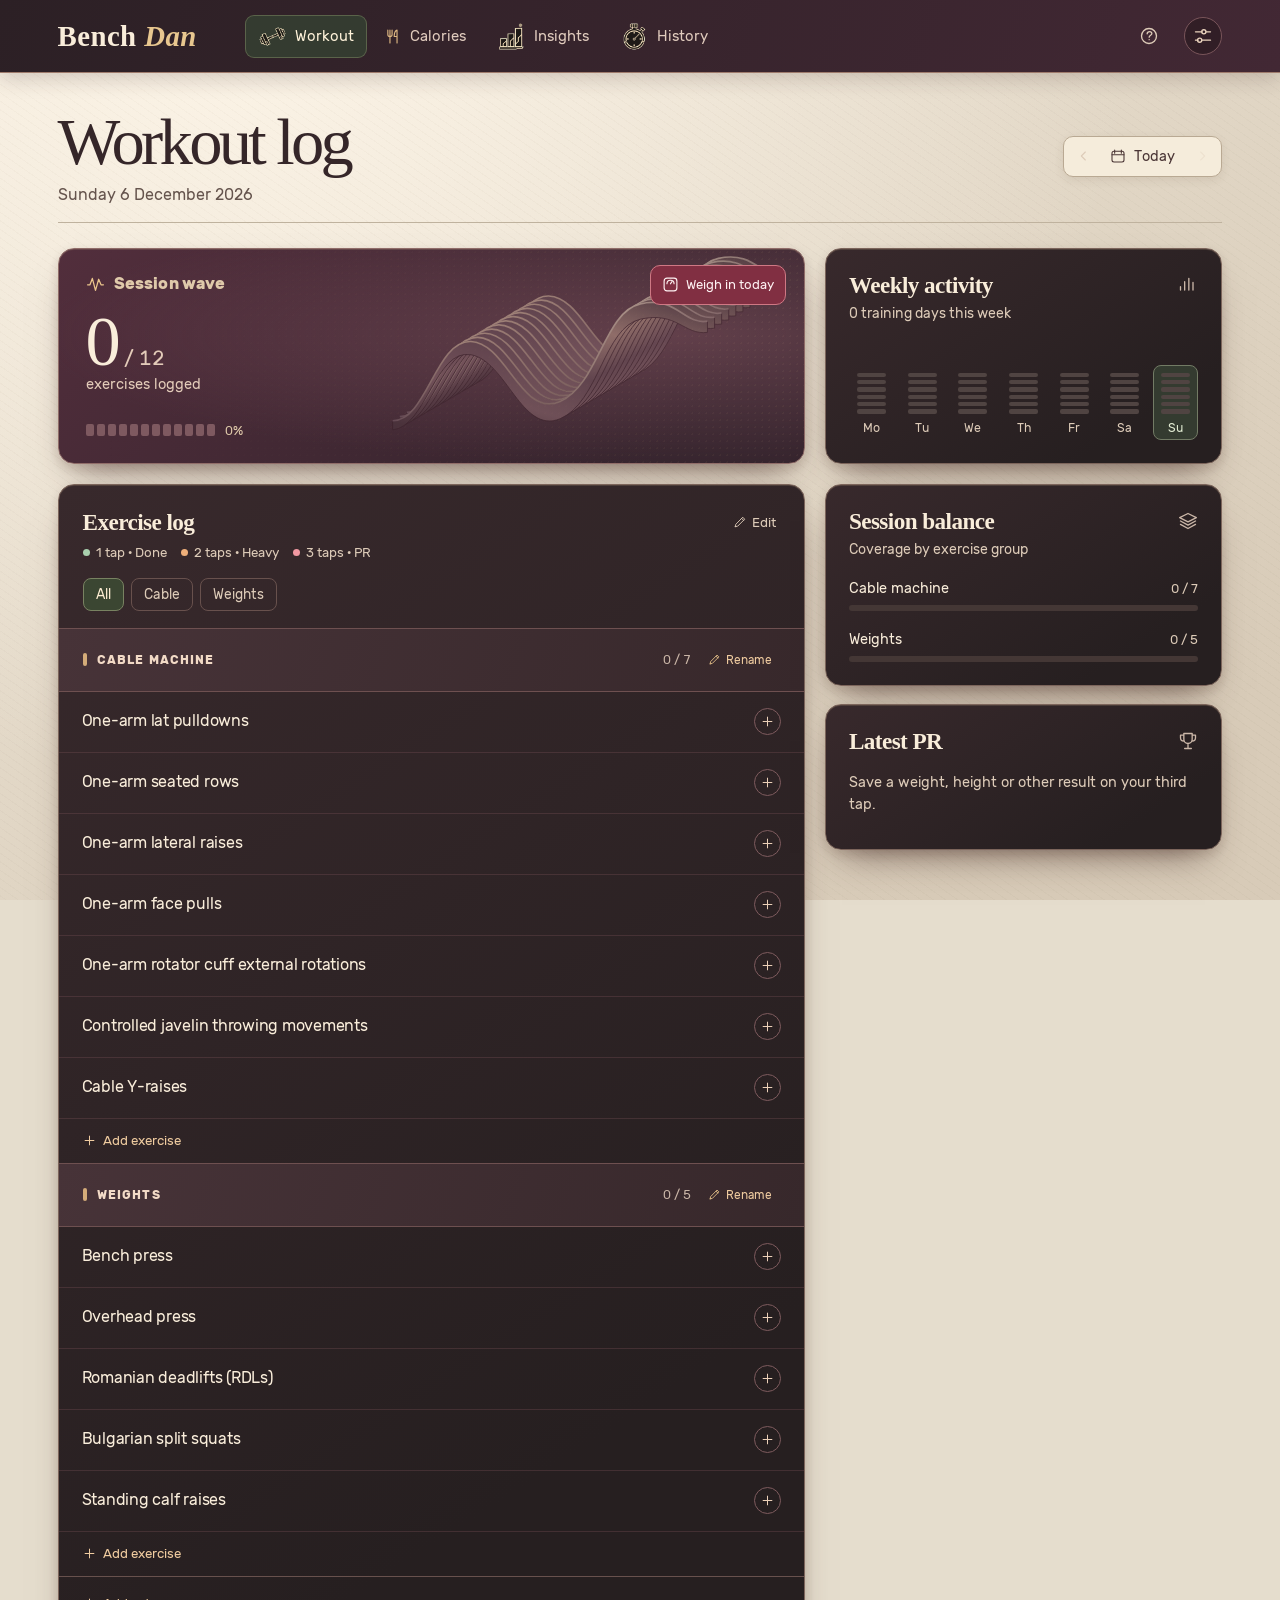
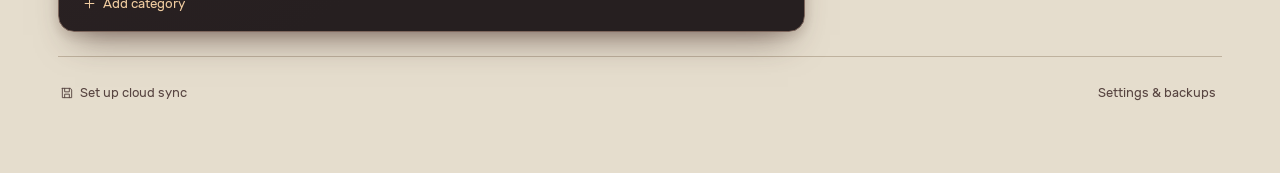
==== commit 7368a7d2: "Redesign Bench Dan and add automatic journal sync" ====
--- a/dan.html
+++ b/dan.html
@@ -2,29 +2,29 @@
 <html lang="en-GB" data-journal="dan">
 <head>
 <meta charset="utf-8"><meta name="viewport" content="width=device-width,initial-scale=1,viewport-fit=cover">
-<meta name="bench-marx-release" content="4.6"><meta name="description" content="Strength training, daily weigh-ins and calorie logging."><meta name="application-name" content="Bench Dan"><meta name="theme-color" content="#2a1b22"><meta name="color-scheme" content="dark">
+<meta name="bench-marx-release" content="4.8"><meta name="description" content="Strength training, daily weigh-ins and calorie logging."><meta name="application-name" content="Bench Dan"><meta name="theme-color" content="#2a1b22"><meta name="color-scheme" content="dark">
 <title>Bench Dan · Workout log</title>
-<link rel="icon" href="./dan-icon-192.png?v=4.6">
-<link rel="apple-touch-icon" href="./dan-icon-192.png?v=4.6">
-<link rel="manifest" href="./dan.webmanifest?v=4.6">
-<link rel="stylesheet" href="./style.css?v=4.6"></head>
+<link rel="icon" href="./dan-icon-192.png?v=4.8">
+<link rel="apple-touch-icon" href="./dan-icon-192.png?v=4.8">
+<link rel="manifest" href="./dan.webmanifest?v=4.8">
+<link rel="stylesheet" href="./style.css?v=4.8"></head>
 <body><a class="skip-link" href="#main">Skip to log</a><header><div class="bar"><button class="brand" data-view="workout" aria-label="Bench Dan workout log"><span>Bench <em>Dan</em></span></button>
 <nav aria-label="Main navigation"><button data-view="workout" class="nav-item"><span class="nav-emblem emblem-workout" aria-hidden="true"></span>Workout</button><button data-view="calories" class="nav-item"><i data-icon="food"></i>Calories</button><button data-view="insights" class="nav-item"><span class="nav-emblem emblem-insights" aria-hidden="true"></span>Insights</button><button data-view="history" class="nav-item"><span class="nav-emblem emblem-history" aria-hidden="true"></span>History</button></nav><div class="account"><button class="round help" data-action="help" aria-label="How to use Bench Dan"><i data-icon="help"></i></button><button class="avatar" data-action="data" aria-label="Preferences and backups"><i data-icon="settings"></i></button></div></div></header>
 <main id="main" tabindex="-1"></main><div id="toast" role="status" aria-live="polite"></div><dialog id="modal" aria-labelledby="dialog-title"><div id="dialog-body"></div></dialog>
 
-<script src="./model.js?v=4.6"></script>
-<script src="./art.js?v=4.6"></script>
-<script src="./ui.js?v=4.6"></script>
-<script src="./gymnastics.js?v=4.6"></script>
-<script src="./analysis.js?v=4.6"></script>
-<script src="./motion.js?v=4.6"></script>
-<script src="./journal.js?v=4.6"></script>
-<script src="./daily.js?v=4.6"></script>
-<script src="./cloud.js?v=4.6"></script>
-<script src="./food-scan.js?v=4.6"></script>
-<script src="./reminders.js?v=4.6"></script>
-<script src="./actions.js?v=4.6"></script>
-<script src="./swipe.js?v=4.6"></script>
+<script src="./model.js?v=4.8"></script>
+<script src="./art.js?v=4.8"></script>
+<script src="./ui.js?v=4.8"></script>
+<script src="./gymnastics.js?v=4.8"></script>
+<script src="./analysis.js?v=4.8"></script>
+<script src="./motion.js?v=4.8"></script>
+<script src="./journal.js?v=4.8"></script>
+<script src="./daily.js?v=4.8"></script>
+<script src="./cloud.js?v=4.8"></script>
+<script src="./food-scan.js?v=4.8"></script>
+<script src="./reminders.js?v=4.8"></script>
+<script src="./actions.js?v=4.8"></script>
+<script src="./swipe.js?v=4.8"></script>
 <script>
   if ("serviceWorker" in navigator && location.protocol === "https:") {
     window.addEventListener("load", () => {
--- a/style.css
+++ b/style.css
@@ -1811,8 +1811,8 @@
 @media(max-width:370px){.analysis-tabs button{font-size:.82rem}.weekcol{min-width:0}.gym-segs b{width:3px}.rep-strip{gap:5px}.legend{flex-wrap:wrap}}
 
 /* The display stack uses native condensed type where available; Rubik travels with the journal. */
-@font-face{font-family:Rubik;src:url("./rubik-regular.ttf?v=4.6") format("truetype");font-weight:400 550;font-style:normal;font-display:swap}
-@font-face{font-family:Rubik;src:url("./rubik-bold.ttf?v=4.6") format("truetype");font-weight:600 900;font-style:normal;font-display:swap}
+@font-face{font-family:Rubik;src:url("./rubik-regular.ttf?v=4.8") format("truetype");font-weight:400 550;font-style:normal;font-display:swap}
+@font-face{font-family:Rubik;src:url("./rubik-bold.ttf?v=4.8") format("truetype");font-weight:600 900;font-style:normal;font-display:swap}
 :root{
   --bg:#080f18;--panel:#102031;--panel2:#172b40;--line:#2c4359;--soft:#203447;--white:#eef6ff;--muted:#b2c3d4;--dim:#8ea5bb;
   --purple:#70c3ff;--violet:#81c8f5;--mint:#83d7ff;--aqua:#a6deff;--orange:#ffae6e;--green:#7de4b0;--red:#ff8b95;
@@ -1832,7 +1832,7 @@
 .card,.weekly.card{background:linear-gradient(135deg,#1d3446e3 0%,#142637e8 40%,#101d2bea 100%);border:1px solid #82b4d033;box-shadow:0 16px 42px -11px #01050cd9,0 4px 13px #02081063,inset 0 1px #c6e9ff0b;backdrop-filter:blur(12px)}
 .hero.card,.hero.gym-hero.card{background:radial-gradient(ellipse at 99% 120%,#e9975227,transparent 49%),radial-gradient(ellipse at 81% 16%,#227fb944,transparent 60%),linear-gradient(123deg,#17374eec,#102a42ef 50%,#1b3952eb);border-color:#42719691}
 .hero:before{opacity:.15}.hero-label,.gym-hero .hero-label{color:#c4e7fb}.hero .pct,.gym-hero .pct{color:#c0dff2}
-.nav-emblem{display:inline-block;flex:0 0 auto;width:29px;height:29px;background:url("./emblems.webp?v=4.6") 0 50% / 400% 100% no-repeat;filter:saturate(.57) brightness(.90);opacity:.85}
+.nav-emblem{display:inline-block;flex:0 0 auto;width:29px;height:29px;background:url("./emblems.webp?v=4.8") 0 50% / 400% 100% no-repeat;filter:saturate(.57) brightness(.90);opacity:.85}
 .emblem-gymnastics{background-position-x:33.333333%}.emblem-insights{background-position-x:66.666667%}.emblem-history{background-position-x:100%}
 .nav-item{gap:8px;padding:7px 13px;color:#b5c8d8}.nav-item[aria-current=page]{background:linear-gradient(130deg,#21445d,#172f46);box-shadow:inset 0 0 0 1px #71b4e32f;color:#eaf7ff}
 .nav-item[aria-current=page] .nav-emblem{filter:saturate(.78) brightness(1.15);opacity:1}
@@ -2124,3 +2124,63 @@
 .attention-summary-row .row-reminder {margin-top:0;text-align:right;flex-shrink:0;max-width:46%}
 .reminder-rules {margin:12px 0 18px;padding-left:22px;color:var(--muted);line-height:1.5;font-size:.9rem}
 .reminder-rules li {margin-bottom:8px}
+
+.sync-button {min-height:40px;padding:4px 2px;text-align:left}
+.sync-button:hover {text-decoration:underline;text-underline-offset:3px}
+.cloud-setup {margin-bottom:16px;color:var(--muted)}
+.cloud-setup summary {cursor:pointer;padding:7px 0;font-size:.875rem}
+.cloud-setup .field {margin-top:10px}
+
+/* Dan's light canvas frames dark wine and walnut panels. */
+html[data-journal=dan] {
+  --bg:#e5ddcd;
+  --panel:#2e2525;
+  --panel2:#382b2d;
+  --white:#f9edda;
+  --muted:#ddcbb8;
+  --dim:#cbb7a8;
+  --dan-ink:#352629;
+  --dan-paper-line:#bfb29e;
+}
+[data-journal=dan] body:before {
+  background:radial-gradient(ellipse at 18% 0%,#fcf4e7 0%,transparent 61%),
+    linear-gradient(148deg,#ede5d6,#d8cbb8 87%);
+}
+[data-journal=dan] body:after {
+  background:repeating-linear-gradient(35deg,transparent 0 3px,#5d493009 3px 4px,transparent 4px 7px);
+  opacity:.65;
+}
+[data-journal=dan] header {
+  background:linear-gradient(110deg,#2c2025,#422834);
+  border-color:#9f7b6c;
+  box-shadow:0 6px 19px #34202231;
+}
+[data-journal=dan] .brand {font-size:clamp(1.36rem,2.3vw,1.8rem)}
+[data-journal=dan] .page-title {border-bottom:1px solid var(--dan-paper-line);padding-bottom:18px}
+[data-journal=dan] .page-title h1 {color:var(--dan-ink)}
+[data-journal=dan] .page-title p {color:#65544d}
+[data-journal=dan] .page-title :is(.date-controls,.periods,.analysis-tabs) {
+  background:#f5ecdb;
+  color:#4a3535;
+  border-color:#b9a993;
+  box-shadow:0 3px 10px #503b241a;
+}
+[data-journal=dan] .page-title .date-button:hover {background:#e4d5c0}
+[data-journal=dan] .page-title :focus-visible,
+[data-journal=dan] .page-end :focus-visible {outline-color:#65464d}
+[data-journal=dan] .card {
+  background:linear-gradient(147deg,#38292c,#261f20 80%);
+  border-color:#7c655b;
+  box-shadow:0 20px 35px -17px #3c221d9e,0 4px 12px #4c2f2829,inset 0 1px #f5d5a222;
+}
+[data-journal=dan] .hero.card {
+  background:radial-gradient(ellipse at 82% 40%,#764c58aa,transparent 73%),
+    linear-gradient(140deg,#522e3c,#35242d 85%);
+  border-color:#906d69;
+}
+[data-journal=dan] .group-label {
+  background:linear-gradient(110deg,#473338,#37282b);
+  border-color:#6e5050;
+}
+[data-journal=dan] .page-end {border-color:var(--dan-paper-line)}
+[data-journal=dan] .page-end button {color:#574440;text-decoration-color:#78605c}
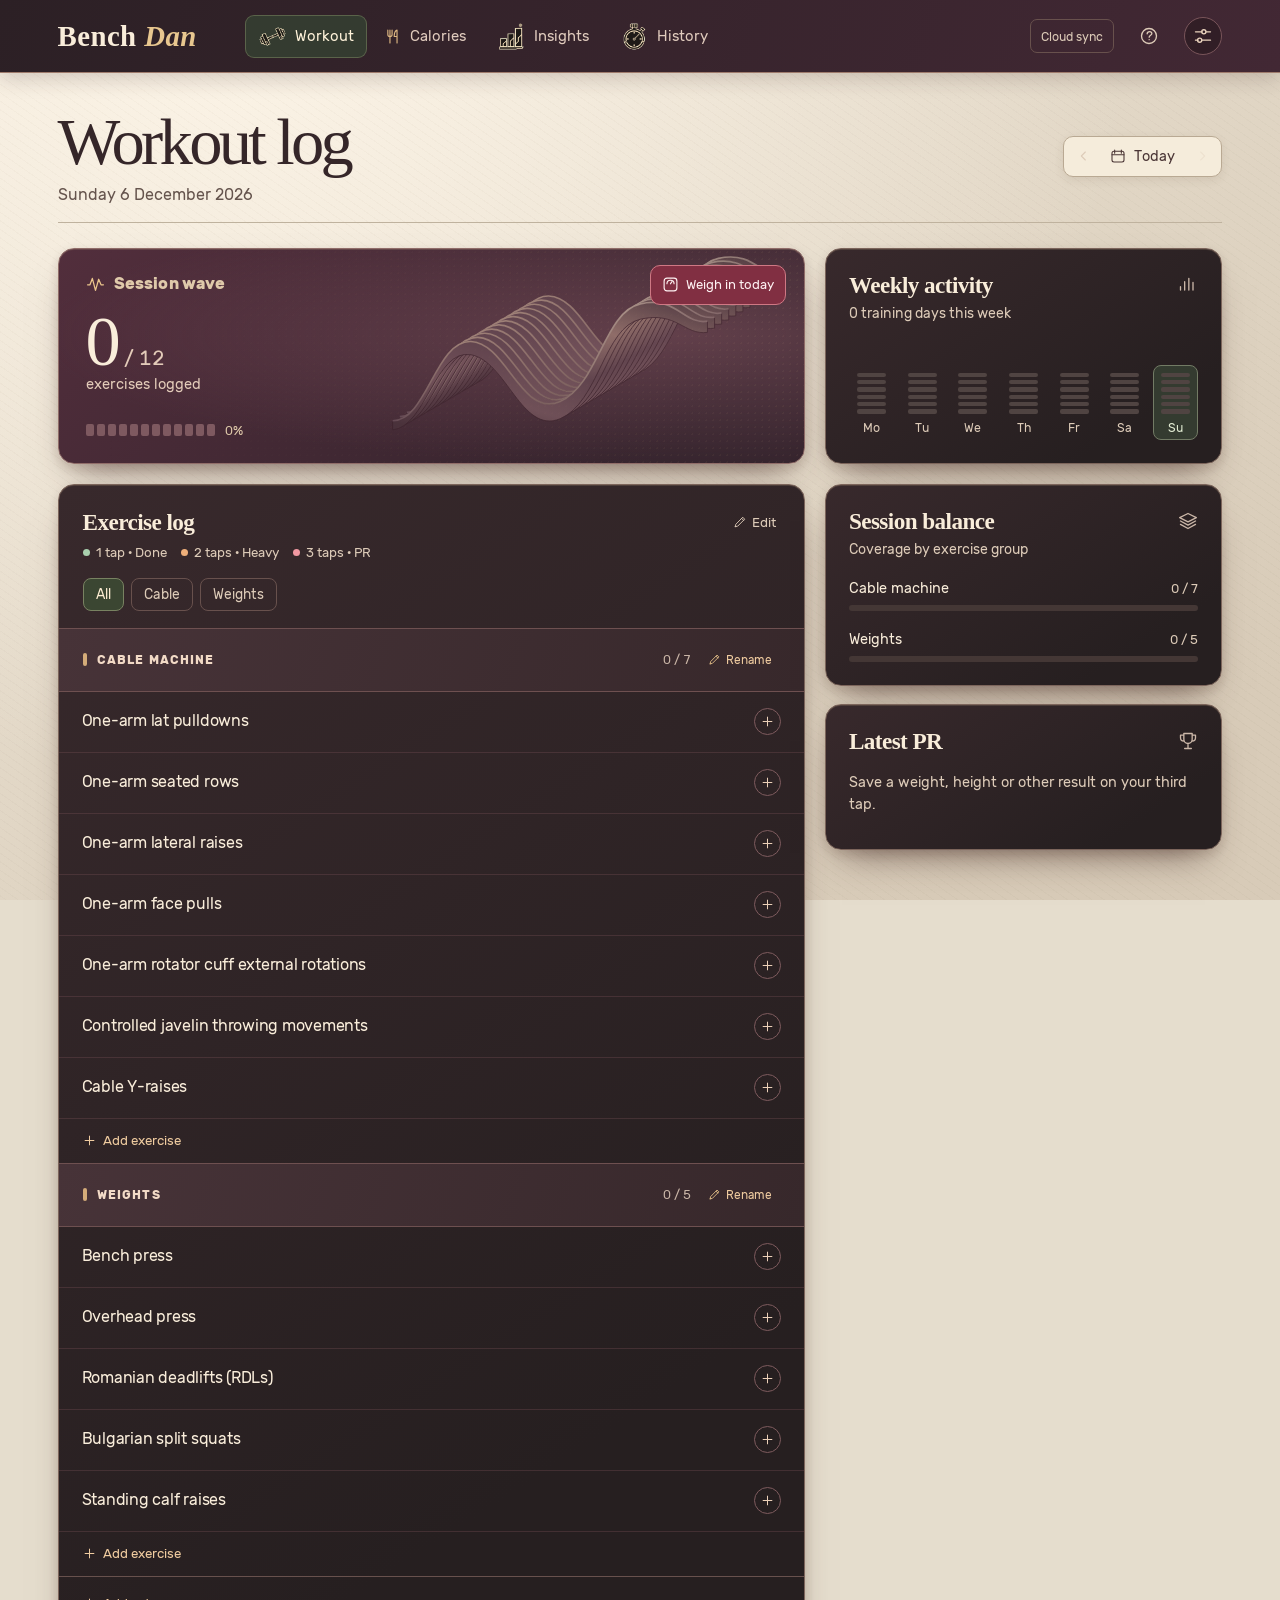
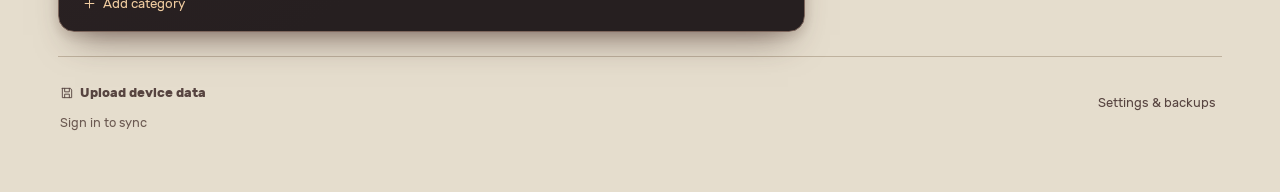
==== commit eca796bf: "Connect both cloud journals and add device upload and food repeat" ====
--- a/dan.html
+++ b/dan.html
@@ -2,29 +2,29 @@
 <html lang="en-GB" data-journal="dan">
 <head>
 <meta charset="utf-8"><meta name="viewport" content="width=device-width,initial-scale=1,viewport-fit=cover">
-<meta name="bench-marx-release" content="4.8"><meta name="description" content="Strength training, daily weigh-ins and calorie logging."><meta name="application-name" content="Bench Dan"><meta name="theme-color" content="#2a1b22"><meta name="color-scheme" content="dark">
+<meta name="bench-marx-release" content="4.9"><meta name="description" content="Strength training, daily weigh-ins and calorie logging."><meta name="application-name" content="Bench Dan"><meta name="theme-color" content="#2a1b22"><meta name="color-scheme" content="dark">
 <title>Bench Dan · Workout log</title>
-<link rel="icon" href="./dan-icon-192.png?v=4.8">
-<link rel="apple-touch-icon" href="./dan-icon-192.png?v=4.8">
-<link rel="manifest" href="./dan.webmanifest?v=4.8">
-<link rel="stylesheet" href="./style.css?v=4.8"></head>
+<link rel="icon" href="./dan-icon-192.png?v=4.9">
+<link rel="apple-touch-icon" href="./dan-icon-192.png?v=4.9">
+<link rel="manifest" href="./dan.webmanifest?v=4.9">
+<link rel="stylesheet" href="./style.css?v=4.9"></head>
 <body><a class="skip-link" href="#main">Skip to log</a><header><div class="bar"><button class="brand" data-view="workout" aria-label="Bench Dan workout log"><span>Bench <em>Dan</em></span></button>
-<nav aria-label="Main navigation"><button data-view="workout" class="nav-item"><span class="nav-emblem emblem-workout" aria-hidden="true"></span>Workout</button><button data-view="calories" class="nav-item"><i data-icon="food"></i>Calories</button><button data-view="insights" class="nav-item"><span class="nav-emblem emblem-insights" aria-hidden="true"></span>Insights</button><button data-view="history" class="nav-item"><span class="nav-emblem emblem-history" aria-hidden="true"></span>History</button></nav><div class="account"><button class="round help" data-action="help" aria-label="How to use Bench Dan"><i data-icon="help"></i></button><button class="avatar" data-action="data" aria-label="Preferences and backups"><i data-icon="settings"></i></button></div></div></header>
+<nav aria-label="Main navigation"><button data-view="workout" class="nav-item"><span class="nav-emblem emblem-workout" aria-hidden="true"></span>Workout</button><button data-view="calories" class="nav-item"><i data-icon="food"></i>Calories</button><button data-view="insights" class="nav-item"><span class="nav-emblem emblem-insights" aria-hidden="true"></span>Insights</button><button data-view="history" class="nav-item"><span class="nav-emblem emblem-history" aria-hidden="true"></span>History</button></nav><div class="account"><button class="cloud-shortcut" data-action="cloud">Cloud sync</button><button class="round help" data-action="help" aria-label="How to use Bench Dan"><i data-icon="help"></i></button><button class="avatar" data-action="data" aria-label="Preferences and backups"><i data-icon="settings"></i></button></div></div></header>
 <main id="main" tabindex="-1"></main><div id="toast" role="status" aria-live="polite"></div><dialog id="modal" aria-labelledby="dialog-title"><div id="dialog-body"></div></dialog>
 
-<script src="./model.js?v=4.8"></script>
-<script src="./art.js?v=4.8"></script>
-<script src="./ui.js?v=4.8"></script>
-<script src="./gymnastics.js?v=4.8"></script>
-<script src="./analysis.js?v=4.8"></script>
-<script src="./motion.js?v=4.8"></script>
-<script src="./journal.js?v=4.8"></script>
-<script src="./daily.js?v=4.8"></script>
-<script src="./cloud.js?v=4.8"></script>
-<script src="./food-scan.js?v=4.8"></script>
-<script src="./reminders.js?v=4.8"></script>
-<script src="./actions.js?v=4.8"></script>
-<script src="./swipe.js?v=4.8"></script>
+<script src="./model.js?v=4.9"></script>
+<script src="./art.js?v=4.9"></script>
+<script src="./ui.js?v=4.9"></script>
+<script src="./gymnastics.js?v=4.9"></script>
+<script src="./analysis.js?v=4.9"></script>
+<script src="./motion.js?v=4.9"></script>
+<script src="./journal.js?v=4.9"></script>
+<script src="./daily.js?v=4.9"></script>
+<script src="./cloud.js?v=4.9"></script>
+<script src="./food-scan.js?v=4.9"></script>
+<script src="./reminders.js?v=4.9"></script>
+<script src="./actions.js?v=4.9"></script>
+<script src="./swipe.js?v=4.9"></script>
 <script>
   if ("serviceWorker" in navigator && location.protocol === "https:") {
     window.addEventListener("load", () => {
--- a/style.css
+++ b/style.css
@@ -1811,8 +1811,8 @@
 @media(max-width:370px){.analysis-tabs button{font-size:.82rem}.weekcol{min-width:0}.gym-segs b{width:3px}.rep-strip{gap:5px}.legend{flex-wrap:wrap}}
 
 /* The display stack uses native condensed type where available; Rubik travels with the journal. */
-@font-face{font-family:Rubik;src:url("./rubik-regular.ttf?v=4.8") format("truetype");font-weight:400 550;font-style:normal;font-display:swap}
-@font-face{font-family:Rubik;src:url("./rubik-bold.ttf?v=4.8") format("truetype");font-weight:600 900;font-style:normal;font-display:swap}
+@font-face{font-family:Rubik;src:url("./rubik-regular.ttf?v=4.9") format("truetype");font-weight:400 550;font-style:normal;font-display:swap}
+@font-face{font-family:Rubik;src:url("./rubik-bold.ttf?v=4.9") format("truetype");font-weight:600 900;font-style:normal;font-display:swap}
 :root{
   --bg:#080f18;--panel:#102031;--panel2:#172b40;--line:#2c4359;--soft:#203447;--white:#eef6ff;--muted:#b2c3d4;--dim:#8ea5bb;
   --purple:#70c3ff;--violet:#81c8f5;--mint:#83d7ff;--aqua:#a6deff;--orange:#ffae6e;--green:#7de4b0;--red:#ff8b95;
@@ -1832,7 +1832,7 @@
 .card,.weekly.card{background:linear-gradient(135deg,#1d3446e3 0%,#142637e8 40%,#101d2bea 100%);border:1px solid #82b4d033;box-shadow:0 16px 42px -11px #01050cd9,0 4px 13px #02081063,inset 0 1px #c6e9ff0b;backdrop-filter:blur(12px)}
 .hero.card,.hero.gym-hero.card{background:radial-gradient(ellipse at 99% 120%,#e9975227,transparent 49%),radial-gradient(ellipse at 81% 16%,#227fb944,transparent 60%),linear-gradient(123deg,#17374eec,#102a42ef 50%,#1b3952eb);border-color:#42719691}
 .hero:before{opacity:.15}.hero-label,.gym-hero .hero-label{color:#c4e7fb}.hero .pct,.gym-hero .pct{color:#c0dff2}
-.nav-emblem{display:inline-block;flex:0 0 auto;width:29px;height:29px;background:url("./emblems.webp?v=4.8") 0 50% / 400% 100% no-repeat;filter:saturate(.57) brightness(.90);opacity:.85}
+.nav-emblem{display:inline-block;flex:0 0 auto;width:29px;height:29px;background:url("./emblems.webp?v=4.9") 0 50% / 400% 100% no-repeat;filter:saturate(.57) brightness(.90);opacity:.85}
 .emblem-gymnastics{background-position-x:33.333333%}.emblem-insights{background-position-x:66.666667%}.emblem-history{background-position-x:100%}
 .nav-item{gap:8px;padding:7px 13px;color:#b5c8d8}.nav-item[aria-current=page]{background:linear-gradient(130deg,#21445d,#172f46);box-shadow:inset 0 0 0 1px #71b4e32f;color:#eaf7ff}
 .nav-item[aria-current=page] .nav-emblem{filter:saturate(.78) brightness(1.15);opacity:1}
@@ -2184,3 +2184,25 @@
 }
 [data-journal=dan] .page-end {border-color:var(--dan-paper-line)}
 [data-journal=dan] .page-end button {color:#574440;text-decoration-color:#78605c}
+
+.cloud-shortcut {
+  flex-shrink:0;
+  min-height:34px;
+  padding:4px 10px;
+  border:1px solid var(--line);
+  border-radius:7px;
+  color:var(--muted);
+  font-size:.77rem;
+  white-space:nowrap;
+}
+.cloud-shortcut:hover {background:var(--soft)}
+.calorie-actions {display:flex;flex-wrap:wrap;gap:8px;margin-top:18px}
+.calorie-hero .calorie-actions .primary {margin-top:0}
+.repeat-food-note {margin-top:8px}
+@media (max-width:360px) {
+  .cloud-shortcut {padding-inline:7px}
+}
+.device-cloud {display:grid;justify-items:start}
+.device-cloud .sync-button {font-weight:600}
+.device-cloud .fine {padding:0 2px}
+[data-journal=dan] .device-cloud .fine {color:#6b5951}
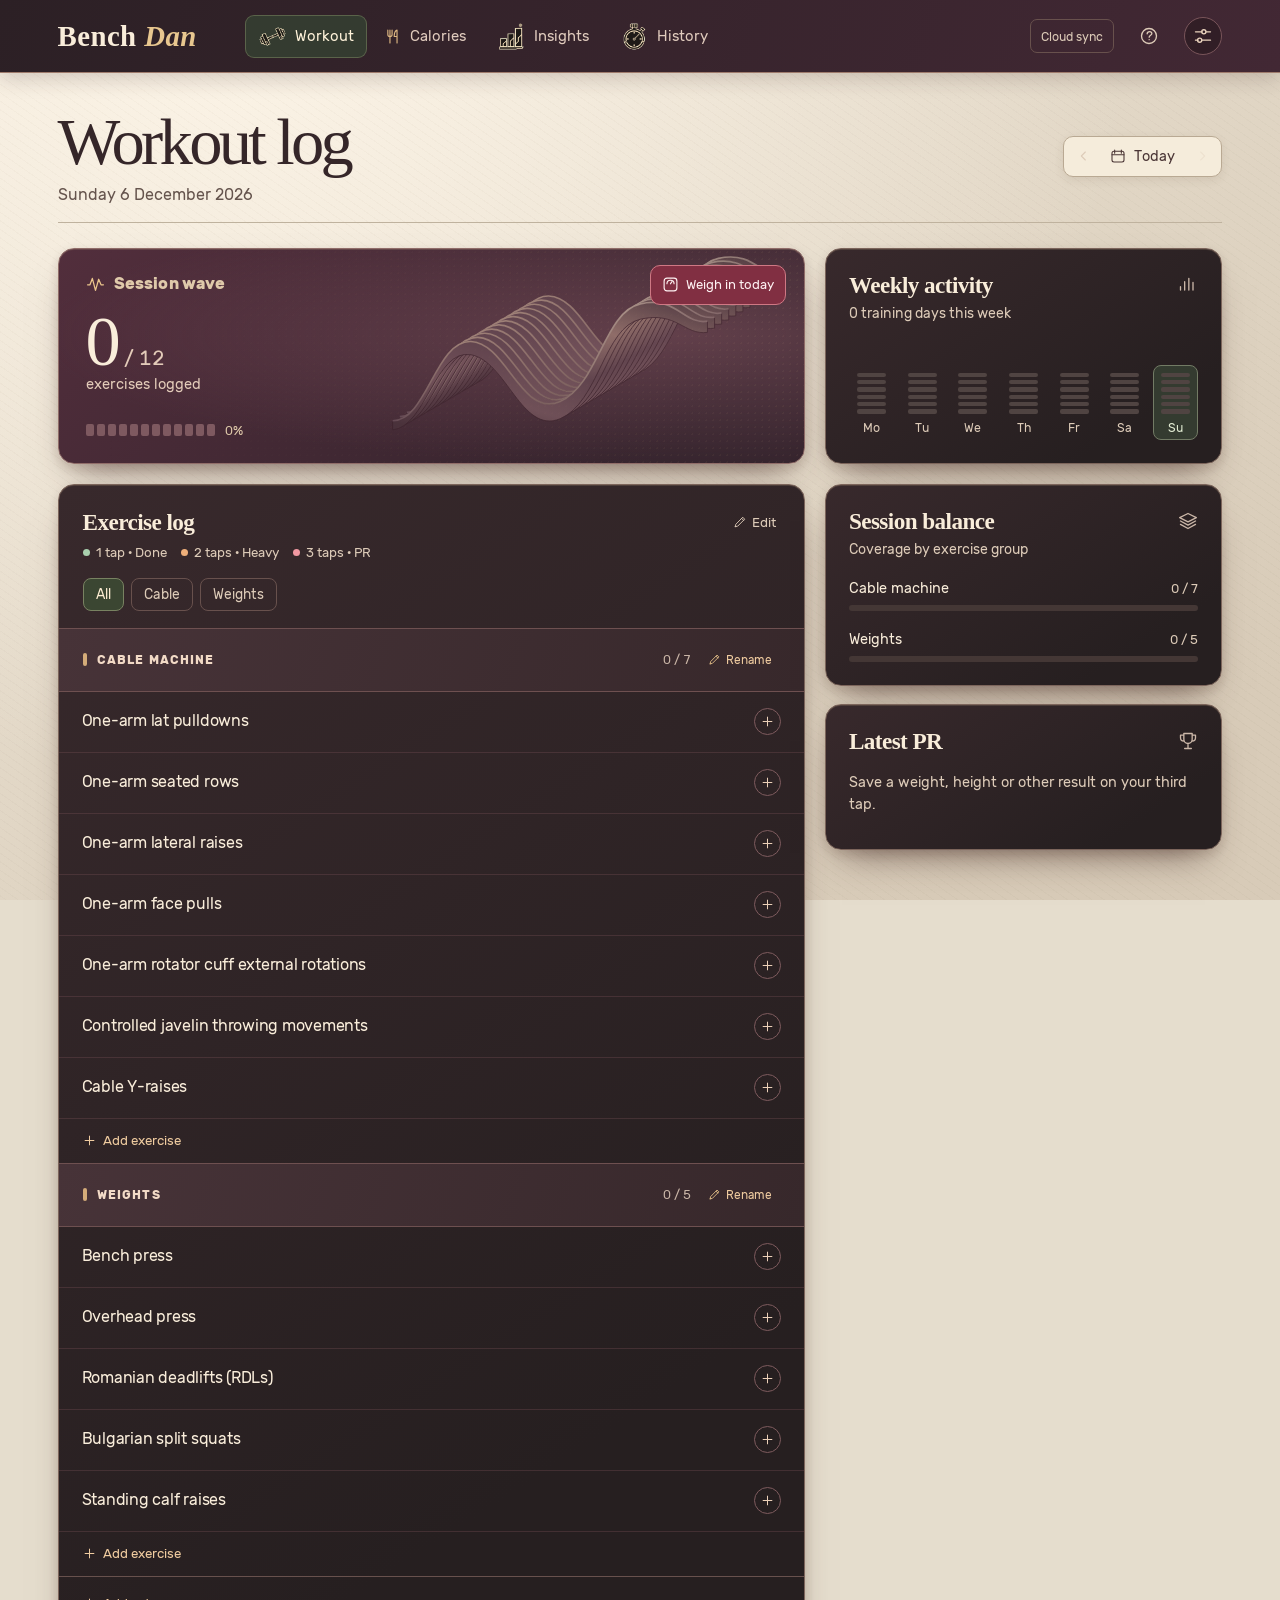
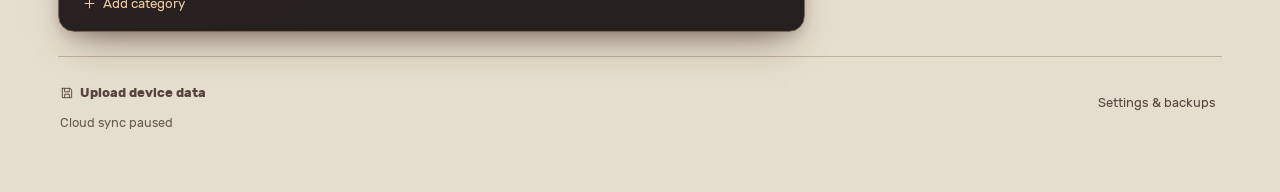
==== commit 7c364584: "Save Bench Marx and Bench Dan to separate public cloud journals" ====
--- a/dan.html
+++ b/dan.html
@@ -2,29 +2,29 @@
 <html lang="en-GB" data-journal="dan">
 <head>
 <meta charset="utf-8"><meta name="viewport" content="width=device-width,initial-scale=1,viewport-fit=cover">
-<meta name="bench-marx-release" content="4.9"><meta name="description" content="Strength training, daily weigh-ins and calorie logging."><meta name="application-name" content="Bench Dan"><meta name="theme-color" content="#2a1b22"><meta name="color-scheme" content="dark">
+<meta name="bench-marx-release" content="4.10"><meta name="description" content="Strength training, daily weigh-ins and calorie logging."><meta name="application-name" content="Bench Dan"><meta name="theme-color" content="#2a1b22"><meta name="color-scheme" content="dark">
 <title>Bench Dan · Workout log</title>
-<link rel="icon" href="./dan-icon-192.png?v=4.9">
-<link rel="apple-touch-icon" href="./dan-icon-192.png?v=4.9">
-<link rel="manifest" href="./dan.webmanifest?v=4.9">
-<link rel="stylesheet" href="./style.css?v=4.9"></head>
+<link rel="icon" href="./dan-icon-192.png?v=4.10">
+<link rel="apple-touch-icon" href="./dan-icon-192.png?v=4.10">
+<link rel="manifest" href="./dan.webmanifest?v=4.10">
+<link rel="stylesheet" href="./style.css?v=4.10"></head>
 <body><a class="skip-link" href="#main">Skip to log</a><header><div class="bar"><button class="brand" data-view="workout" aria-label="Bench Dan workout log"><span>Bench <em>Dan</em></span></button>
 <nav aria-label="Main navigation"><button data-view="workout" class="nav-item"><span class="nav-emblem emblem-workout" aria-hidden="true"></span>Workout</button><button data-view="calories" class="nav-item"><i data-icon="food"></i>Calories</button><button data-view="insights" class="nav-item"><span class="nav-emblem emblem-insights" aria-hidden="true"></span>Insights</button><button data-view="history" class="nav-item"><span class="nav-emblem emblem-history" aria-hidden="true"></span>History</button></nav><div class="account"><button class="cloud-shortcut" data-action="cloud">Cloud sync</button><button class="round help" data-action="help" aria-label="How to use Bench Dan"><i data-icon="help"></i></button><button class="avatar" data-action="data" aria-label="Preferences and backups"><i data-icon="settings"></i></button></div></div></header>
 <main id="main" tabindex="-1"></main><div id="toast" role="status" aria-live="polite"></div><dialog id="modal" aria-labelledby="dialog-title"><div id="dialog-body"></div></dialog>
 
-<script src="./model.js?v=4.9"></script>
-<script src="./art.js?v=4.9"></script>
-<script src="./ui.js?v=4.9"></script>
-<script src="./gymnastics.js?v=4.9"></script>
-<script src="./analysis.js?v=4.9"></script>
-<script src="./motion.js?v=4.9"></script>
-<script src="./journal.js?v=4.9"></script>
-<script src="./daily.js?v=4.9"></script>
-<script src="./cloud.js?v=4.9"></script>
-<script src="./food-scan.js?v=4.9"></script>
-<script src="./reminders.js?v=4.9"></script>
-<script src="./actions.js?v=4.9"></script>
-<script src="./swipe.js?v=4.9"></script>
+<script src="./model.js?v=4.10"></script>
+<script src="./art.js?v=4.10"></script>
+<script src="./ui.js?v=4.10"></script>
+<script src="./gymnastics.js?v=4.10"></script>
+<script src="./analysis.js?v=4.10"></script>
+<script src="./motion.js?v=4.10"></script>
+<script src="./journal.js?v=4.10"></script>
+<script src="./daily.js?v=4.10"></script>
+<script src="./cloud.js?v=4.10"></script>
+<script src="./food-scan.js?v=4.10"></script>
+<script src="./reminders.js?v=4.10"></script>
+<script src="./actions.js?v=4.10"></script>
+<script src="./swipe.js?v=4.10"></script>
 <script>
   if ("serviceWorker" in navigator && location.protocol === "https:") {
     window.addEventListener("load", () => {
--- a/style.css
+++ b/style.css
@@ -1811,8 +1811,8 @@
 @media(max-width:370px){.analysis-tabs button{font-size:.82rem}.weekcol{min-width:0}.gym-segs b{width:3px}.rep-strip{gap:5px}.legend{flex-wrap:wrap}}
 
 /* The display stack uses native condensed type where available; Rubik travels with the journal. */
-@font-face{font-family:Rubik;src:url("./rubik-regular.ttf?v=4.9") format("truetype");font-weight:400 550;font-style:normal;font-display:swap}
-@font-face{font-family:Rubik;src:url("./rubik-bold.ttf?v=4.9") format("truetype");font-weight:600 900;font-style:normal;font-display:swap}
+@font-face{font-family:Rubik;src:url("./rubik-regular.ttf?v=4.10") format("truetype");font-weight:400 550;font-style:normal;font-display:swap}
+@font-face{font-family:Rubik;src:url("./rubik-bold.ttf?v=4.10") format("truetype");font-weight:600 900;font-style:normal;font-display:swap}
 :root{
   --bg:#080f18;--panel:#102031;--panel2:#172b40;--line:#2c4359;--soft:#203447;--white:#eef6ff;--muted:#b2c3d4;--dim:#8ea5bb;
   --purple:#70c3ff;--violet:#81c8f5;--mint:#83d7ff;--aqua:#a6deff;--orange:#ffae6e;--green:#7de4b0;--red:#ff8b95;
@@ -1832,7 +1832,7 @@
 .card,.weekly.card{background:linear-gradient(135deg,#1d3446e3 0%,#142637e8 40%,#101d2bea 100%);border:1px solid #82b4d033;box-shadow:0 16px 42px -11px #01050cd9,0 4px 13px #02081063,inset 0 1px #c6e9ff0b;backdrop-filter:blur(12px)}
 .hero.card,.hero.gym-hero.card{background:radial-gradient(ellipse at 99% 120%,#e9975227,transparent 49%),radial-gradient(ellipse at 81% 16%,#227fb944,transparent 60%),linear-gradient(123deg,#17374eec,#102a42ef 50%,#1b3952eb);border-color:#42719691}
 .hero:before{opacity:.15}.hero-label,.gym-hero .hero-label{color:#c4e7fb}.hero .pct,.gym-hero .pct{color:#c0dff2}
-.nav-emblem{display:inline-block;flex:0 0 auto;width:29px;height:29px;background:url("./emblems.webp?v=4.9") 0 50% / 400% 100% no-repeat;filter:saturate(.57) brightness(.90);opacity:.85}
+.nav-emblem{display:inline-block;flex:0 0 auto;width:29px;height:29px;background:url("./emblems.webp?v=4.10") 0 50% / 400% 100% no-repeat;filter:saturate(.57) brightness(.90);opacity:.85}
 .emblem-gymnastics{background-position-x:33.333333%}.emblem-insights{background-position-x:66.666667%}.emblem-history{background-position-x:100%}
 .nav-item{gap:8px;padding:7px 13px;color:#b5c8d8}.nav-item[aria-current=page]{background:linear-gradient(130deg,#21445d,#172f46);box-shadow:inset 0 0 0 1px #71b4e32f;color:#eaf7ff}
 .nav-item[aria-current=page] .nav-emblem{filter:saturate(.78) brightness(1.15);opacity:1}
@@ -2206,3 +2206,5 @@
 .device-cloud .sync-button {font-weight:600}
 .device-cloud .fine {padding:0 2px}
 [data-journal=dan] .device-cloud .fine {color:#6b5951}
+.device-migration {display:flex;align-items:center;justify-content:space-between;flex-wrap:wrap;gap:5px 12px}
+.device-migration button {min-height:36px;text-decoration:underline;text-underline-offset:3px;font-weight:600}
